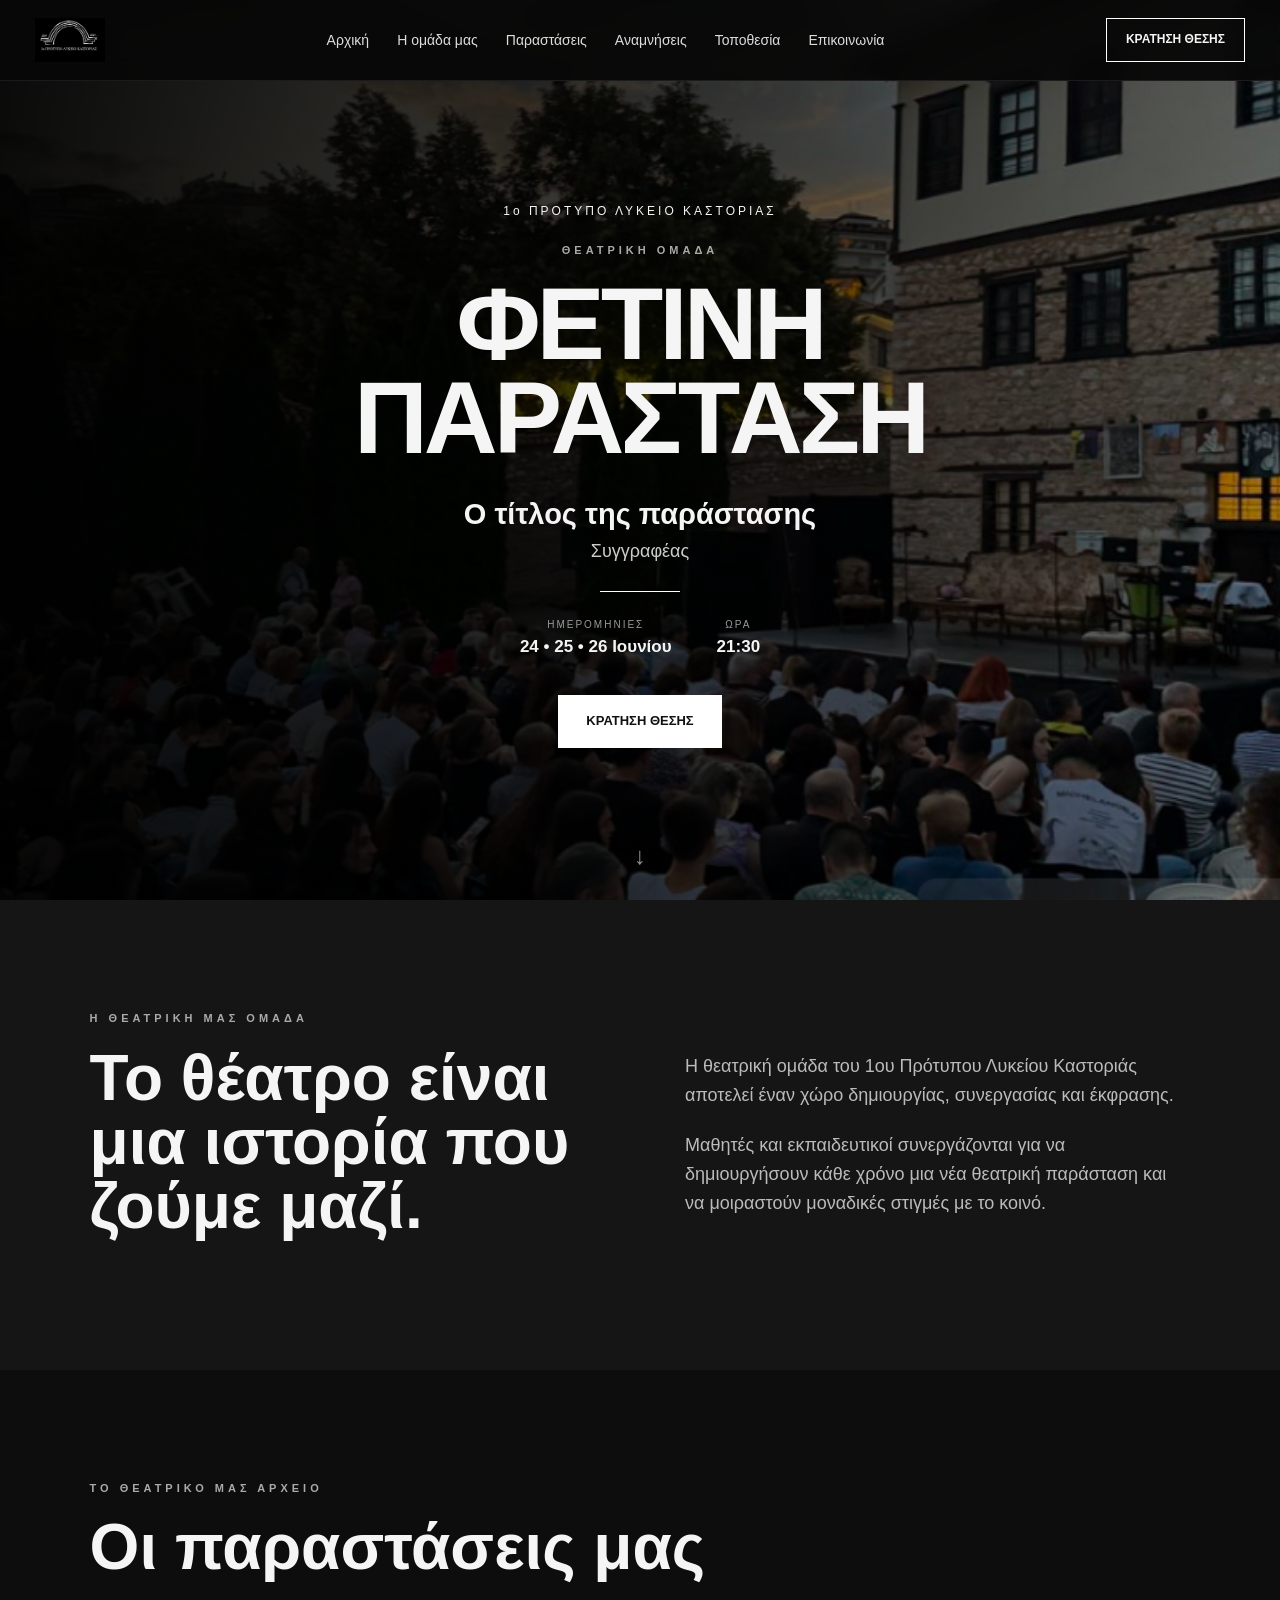
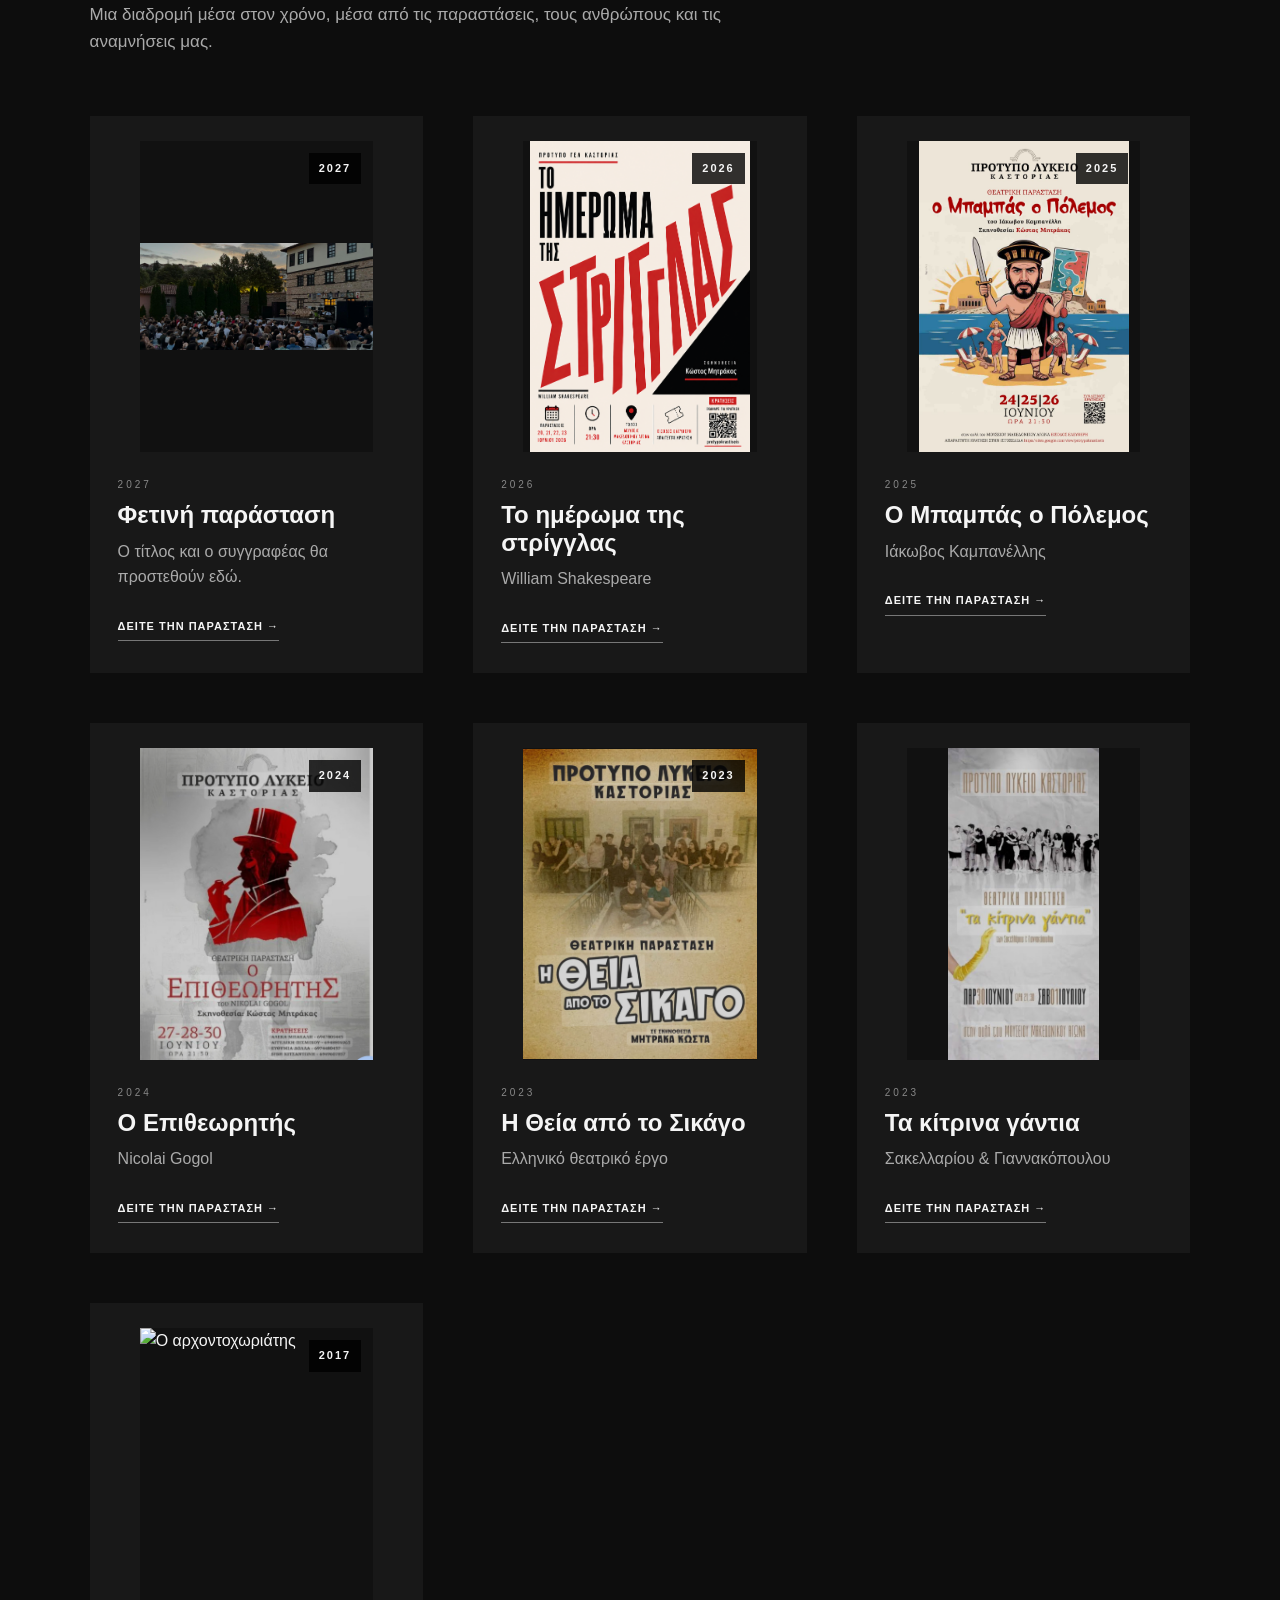
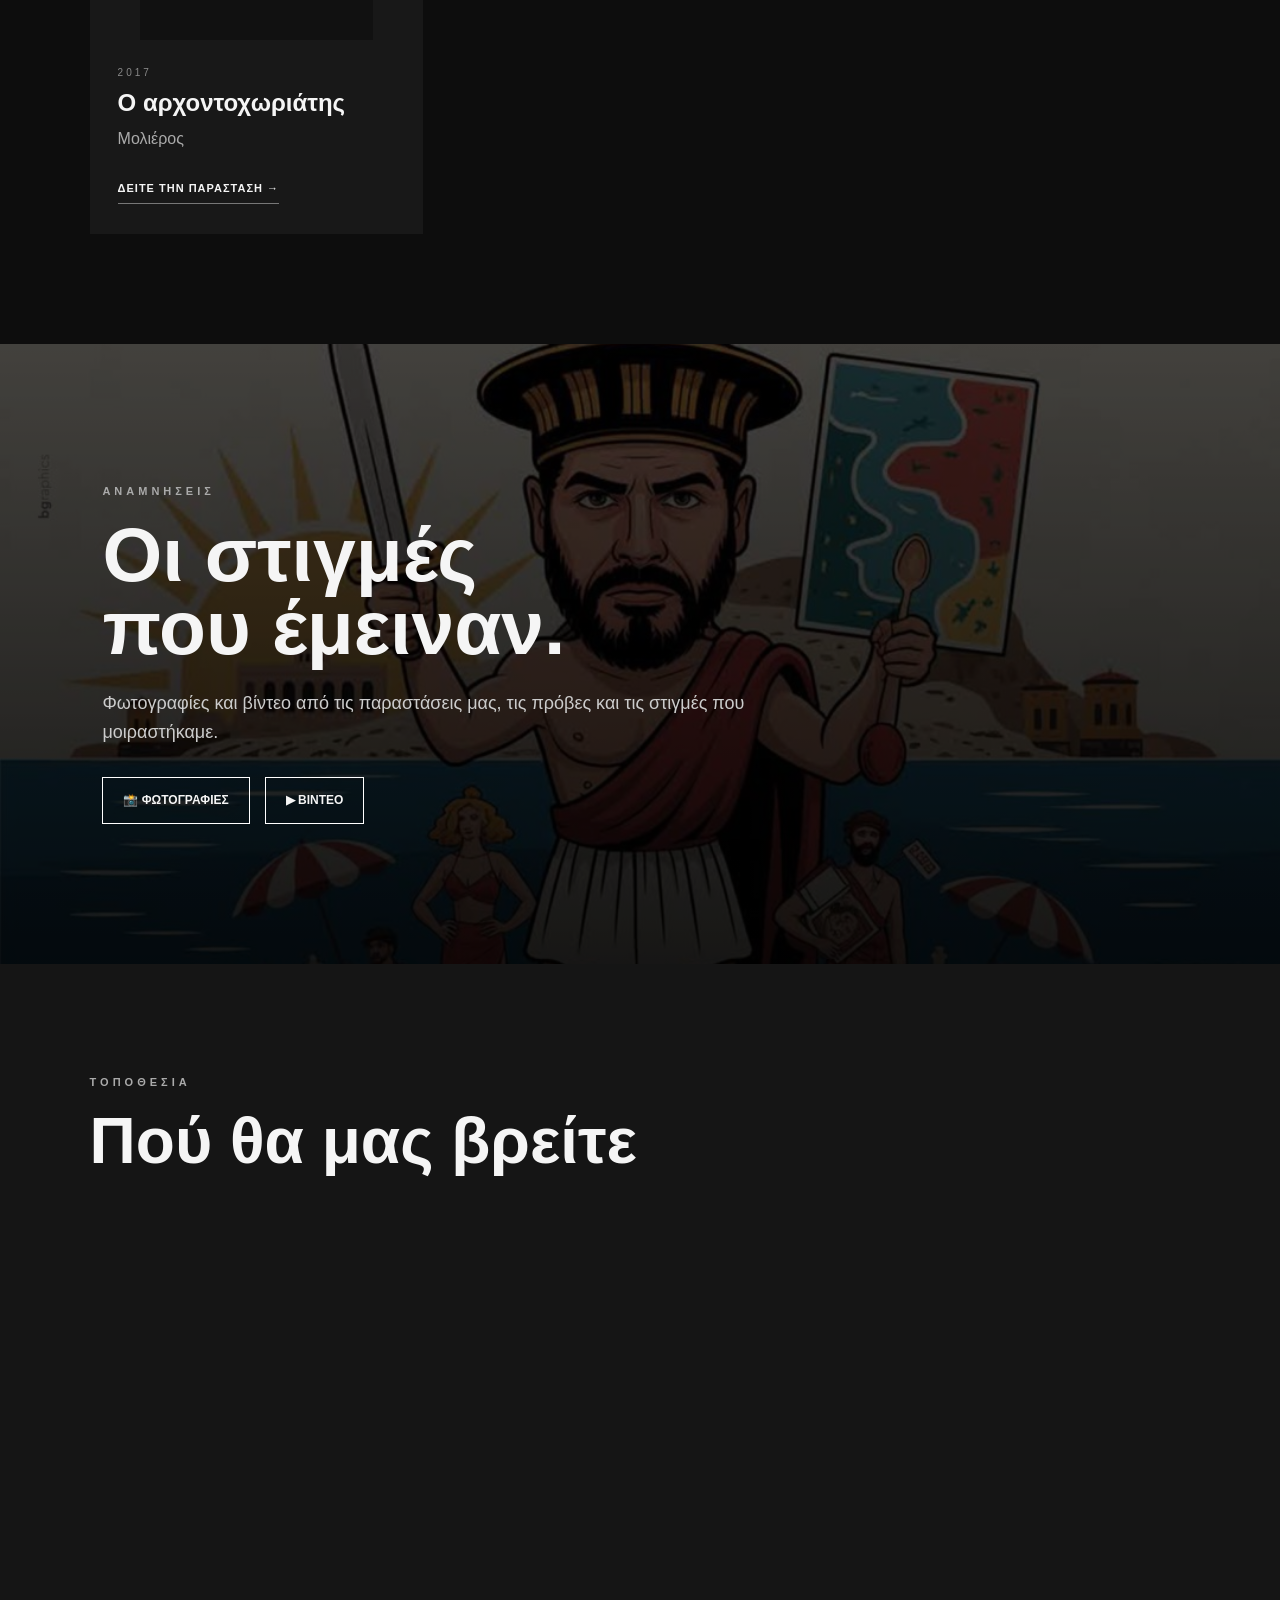
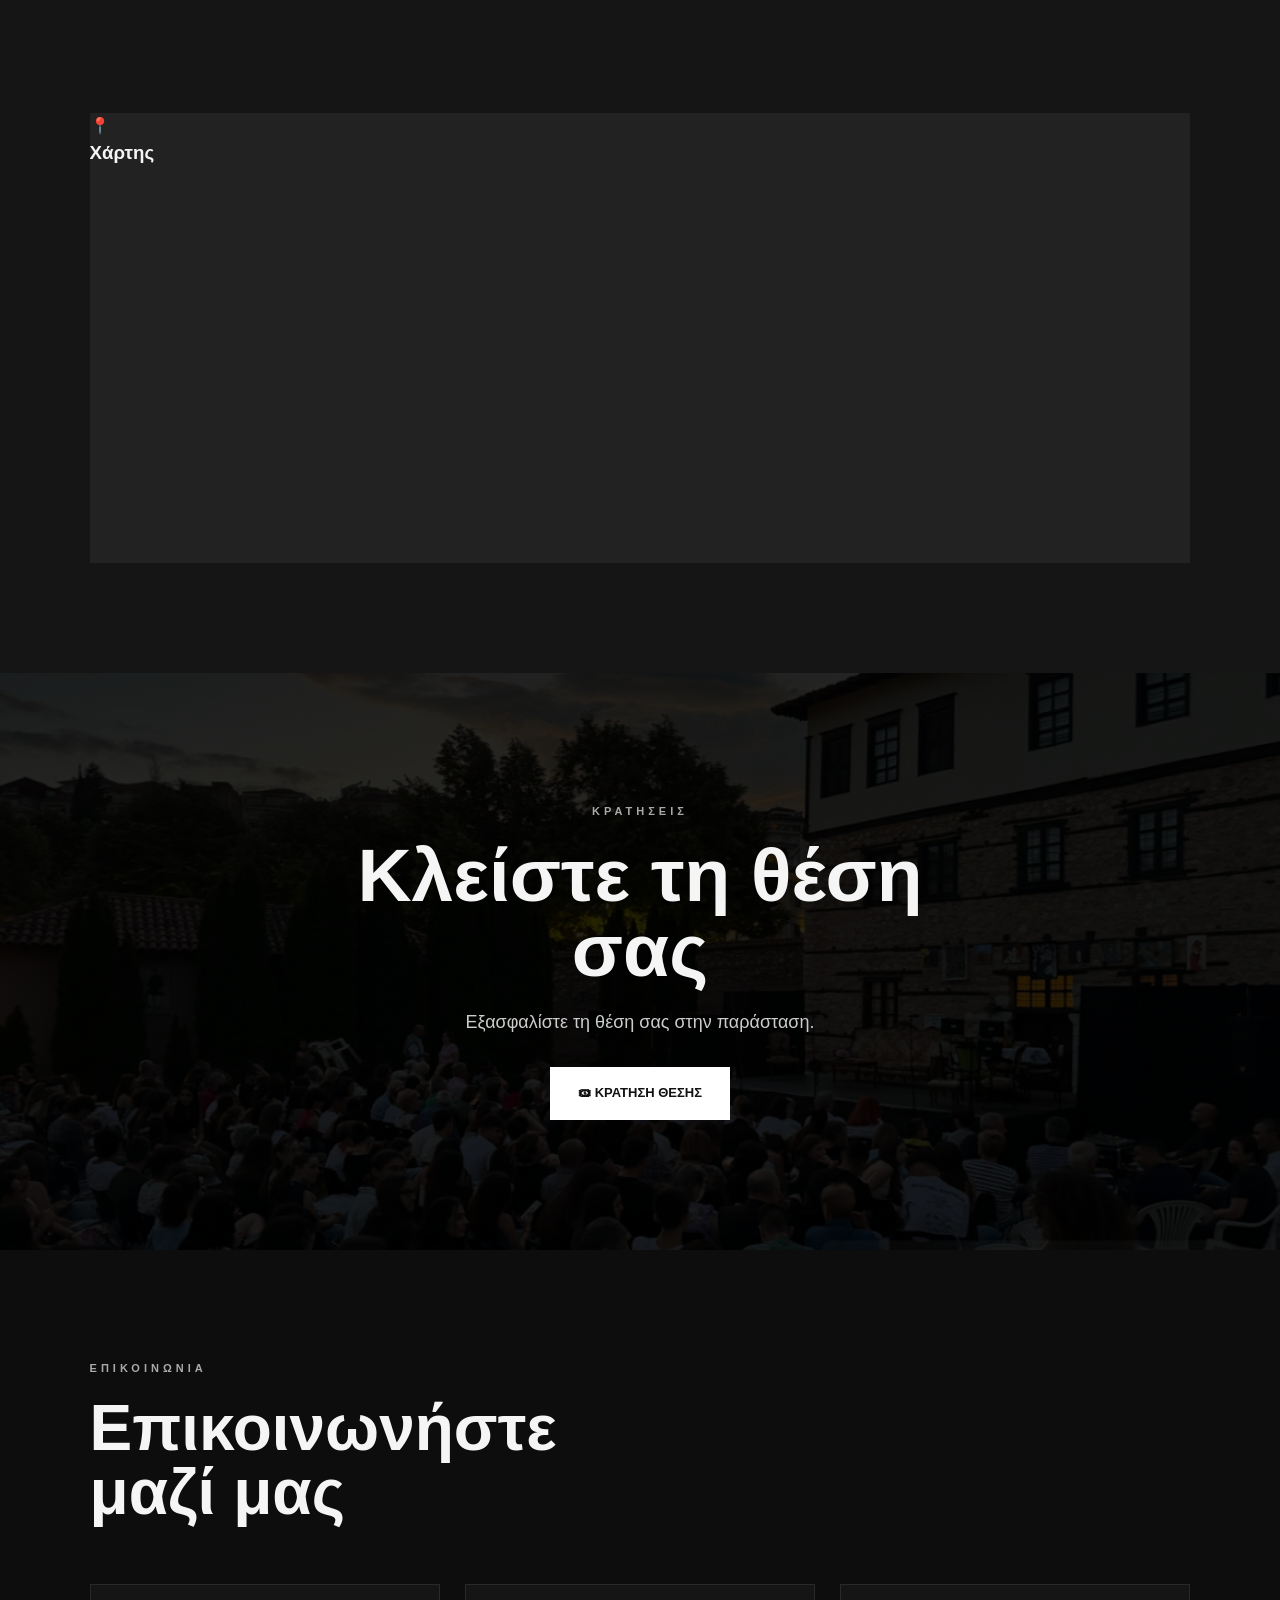
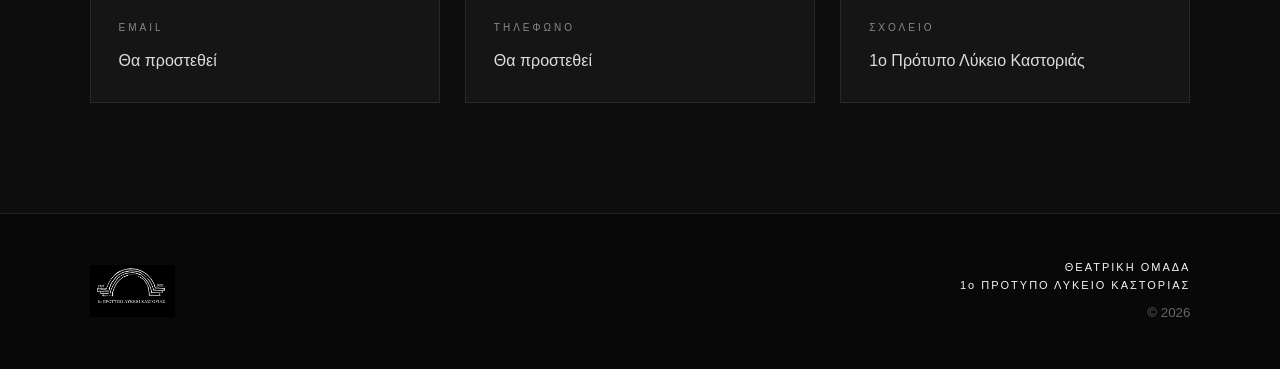
==== index.html @ 3f159666 "Update index.html" ====
<!DOCTYPE html>
<html lang="el">

<head>

  <meta charset="UTF-8">

  <meta name="viewport" content="width=device-width, initial-scale=1.0">

  <meta
    name="description"
    content="Θεατρική Ομάδα 1ου Πρότυπου Λυκείου Καστοριάς"
  >

  <title>
    Θεατρική Ομάδα | 1ο Πρότυπο Λύκειο Καστοριάς
  </title>

  <link rel="stylesheet" href="style.css">

</head>


<body>


<header class="navbar">

  <div class="nav-container">

    <a href="index.html" class="logo-link">

      <img
        src="images/logo.png"
        alt="1ο Πρότυπο Λύκειο Καστοριάς"
        class="logo"
      >

    </a>


    <nav class="nav-menu">

      <a href="#home">Αρχική</a>
      <a href="#about">Η ομάδα μας</a>
      <a href="#performances">Παραστάσεις</a>
      <a href="#memories">Αναμνήσεις</a>
      <a href="#location">Τοποθεσία</a>
      <a href="#contact">Επικοινωνία</a>

    </nav>


    <a
      href="#booking"
      class="nav-button"
    >
      ΚΡΑΤΗΣΗ ΘΕΣΗΣ
    </a>

  </div>

</header>



<section class="hero" id="home">

  <div class="hero-background"></div>

  <div class="hero-overlay"></div>


  <div class="hero-content">

    <p class="hero-school">
      1ο ΠΡΟΤΥΠΟ ΛΥΚΕΙΟ ΚΑΣΤΟΡΙΑΣ
    </p>

    <p class="hero-label">
      ΘΕΑΤΡΙΚΗ ΟΜΑΔΑ
    </p>

    <h1>
      ΦΕΤΙΝΗ<br>
      ΠΑΡΑΣΤΑΣΗ
    </h1>

    <p class="hero-title">
      Ο τίτλος της παράστασης
    </p>

    <p class="hero-author">
      Συγγραφέας
    </p>

    <div class="hero-divider"></div>

    <div class="hero-details">

      <div>

        <span>
          ΗΜΕΡΟΜΗΝΙΕΣ
        </span>

        <strong>
          24 • 25 • 26 Ιουνίου
        </strong>

      </div>


      <div>

        <span>
          ΩΡΑ
        </span>

        <strong>
          21:30
        </strong>

      </div>

    </div>


    <a
      href="#booking"
      class="hero-button"
    >
      ΚΡΑΤΗΣΗ ΘΕΣΗΣ
    </a>

  </div>


  <div class="hero-scroll">
    ↓
  </div>

</section>



<section class="about section" id="about">

  <div class="section-container">

    <div class="section-intro">

      <p class="section-label">
        Η ΘΕΑΤΡΙΚΗ ΜΑΣ ΟΜΑΔΑ
      </p>

      <h2>
        Το θέατρο είναι<br>
        μια ιστορία που ζούμε μαζί.
      </h2>

    </div>


    <div class="about-text">

      <p>
        Η θεατρική ομάδα του
        1ου Πρότυπου Λυκείου Καστοριάς
        αποτελεί έναν χώρο δημιουργίας,
        συνεργασίας και έκφρασης.
      </p>

      <p>
        Μαθητές και εκπαιδευτικοί
        συνεργάζονται για να δημιουργήσουν
        κάθε χρόνο μια νέα θεατρική
        παράσταση και να μοιραστούν
        μοναδικές στιγμές με το κοινό.
      </p>

    </div>

  </div>

</section>



<section class="performances section" id="performances">

  <div class="section-container">

    <div class="section-heading">

      <p class="section-label">
        ΤΟ ΘΕΑΤΡΙΚΟ ΜΑΣ ΑΡΧΕΙΟ
      </p>

      <h2>
        Οι παραστάσεις μας
      </h2>

      <p>
        Μια διαδρομή μέσα στον χρόνο,
        μέσα από τις παραστάσεις,
        τους ανθρώπους και τις αναμνήσεις μας.
      </p>

    </div>


    <div class="performance-grid">


      <article class="performance-card">

        <div class="poster-container">

          <img
            src="images/2027.jpg"
            alt="Φετινή παράσταση"
          >

          <div class="poster-year">
            2027
          </div>

        </div>


        <div class="performance-info">

          <p class="performance-year">
            2027
          </p>

          <h3>
            Φετινή παράσταση
          </h3>

          <p class="performance-author">
            Ο τίτλος και ο συγγραφέας
            θα προστεθούν εδώ.
          </p>

          <a
            href="parastaseis/2027.html"
            class="performance-link"
          >
            ΔΕΙΤΕ ΤΗΝ ΠΑΡΑΣΤΑΣΗ →
          </a>

        </div>

      </article>



      <article class="performance-card">

        <div class="poster-container">

          <img
            src="images/2026.jpg"
            alt="Το ημέρωμα της στρίγγλας"
          >

          <div class="poster-year">
            2026
          </div>

        </div>


        <div class="performance-info">

          <p class="performance-year">
            2026
          </p>

          <h3>
            Το ημέρωμα της στρίγγλας
          </h3>

          <p class="performance-author">
            William Shakespeare
          </p>

          <a
            href="parastaseis/2026.html"
            class="performance-link"
          >
            ΔΕΙΤΕ ΤΗΝ ΠΑΡΑΣΤΑΣΗ →
          </a>

        </div>

      </article>



      <article class="performance-card">

        <div class="poster-container">

          <img
            src="images/2025.jpg"
            alt="Ο Μπαμπάς ο Πόλεμος"
          >

          <div class="poster-year">
            2025
          </div>

        </div>


        <div class="performance-info">

          <p class="performance-year">
            2025
          </p>

          <h3>
            Ο Μπαμπάς ο Πόλεμος
          </h3>

          <p class="performance-author">
            Ιάκωβος Καμπανέλλης
          </p>

          <a
            href="parastaseis/2025.html"
            class="performance-link"
          >
            ΔΕΙΤΕ ΤΗΝ ΠΑΡΑΣΤΑΣΗ →
          </a>

        </div>

      </article>



      <article class="performance-card">

        <div class="poster-container">

          <img
            src="images/2024.jpg"
            alt="Ο Επιθεωρητής"
          >

          <div class="poster-year">
            2024
          </div>

        </div>


        <div class="performance-info">

          <p class="performance-year">
            2024
          </p>

          <h3>
            Ο Επιθεωρητής
          </h3>

          <p class="performance-author">
            Nicolai Gogol
          </p>

          <a
            href="parastaseis/2024.html"
            class="performance-link"
          >
            ΔΕΙΤΕ ΤΗΝ ΠΑΡΑΣΤΑΣΗ →
          </a>

        </div>

      </article>



      <article class="performance-card">

        <div class="poster-container">

          <img
            src="images/2023-theia.jpg"
            alt="Η Θεία από το Σικάγο"
          >

          <div class="poster-year">
            2023
          </div>

        </div>


        <div class="performance-info">

          <p class="performance-year">
            2023
          </p>

          <h3>
            Η Θεία από το Σικάγο
          </h3>

          <p class="performance-author">
            Ελληνικό θεατρικό έργο
          </p>

          <a
            href="parastaseis/2023-theia.html"
            class="performance-link"
          >
            ΔΕΙΤΕ ΤΗΝ ΠΑΡΑΣΤΑΣΗ →
          </a>

        </div>

      </article>



      <article class="performance-card">

        <div class="poster-container">

          <img
            src="images/2023-kitrina.jpg"
            alt="Τα κίτρινα γάντια"
          >

          

        </div>


        <div class="performance-info">

          <p class="performance-year">
            2023
          </p>

          <h3>
            Τα κίτρινα γάντια
          </h3>

          <p class="performance-author">
            Σακελλαρίου & Γιαννακόπουλου
          </p>

          <a
            href="parastaseis/2023-kitrina.html"
            class="performance-link"
          >
            ΔΕΙΤΕ ΤΗΝ ΠΑΡΑΣΤΑΣΗ →
          </a>

        </div>

      </article>



      <article class="performance-card">

        <div class="poster-container">

          <img
            src="images/2017.jpg"
            alt="Ο αρχοντοχωριάτης"
          >

          <div class="poster-year">
            2017
          </div>

        </div>


        <div class="performance-info">

          <p class="performance-year">
            2017
          </p>

          <h3>
            Ο αρχοντοχωριάτης
          </h3>

          <p class="performance-author">
            Μολιέρος
          </p>

          <a
            href="parastaseis/2017.html"
            class="performance-link"
          >
            ΔΕΙΤΕ ΤΗΝ ΠΑΡΑΣΤΑΣΗ →
          </a>

        </div>

      </article>


    </div>

  </div>

</section>



<section class="memories" id="memories">

  <div class="memories-background"></div>

  <div class="memories-overlay"></div>

  <div class="memories-content">

    <p class="section-label">
      ΑΝΑΜΝΗΣΕΙΣ
    </p>

    <h2>
      Οι στιγμές<br>
      που έμειναν.
    </h2>

    <p>
      Φωτογραφίες και βίντεο
      από τις παραστάσεις μας,
      τις πρόβες και τις στιγμές
      που μοιραστήκαμε.
    </p>

    <div class="memory-buttons">

      <a href="#" class="memory-button">
        📸 ΦΩΤΟΓΡΑΦΙΕΣ
      </a>

      <a href="#" class="memory-button">
        ▶ ΒΙΝΤΕΟ
      </a>

    </div>

  </div>

</section>



<section class="location section" id="location">

  <div class="section-container">

    <div class="section-heading">

      <p class="section-label">
        ΤΟΠΟΘΕΣΙΑ
      </p>

      <h2>
        Πού θα μας βρείτε
      </h2>

     <iframe src="https://www.google.com/maps/embed?pb=!1m18!1m12!1m3!1d3033.1156003204956!2d21.271892299999998!3d40.51693590000001!2m3!1f0!2f0!3f0!3m2!1i1024!2i768!4f13.1!3m3!1m2!1s0x1359fd3a99f347fb%3A0x681aadcf8b77ef1e!2zzpzOv8-Fz4POtc6vzr8gzpzOsc66zrXOtM6_zr3Ouc66zr_PjSDOkc6zz47Ovc6_z4IgzprOsc-Dz4TOv8-BzrnOrM-C!5e0!3m2!1sel!2sgr!4v1787731978316!5m2!1sel!2sgr" width="600" 
       height="450" 
       style="border:0;" 
       allowfullscreen="" 
       loading="lazy" 
       referrerpolicy="strict-origin-when-cross-origin">
     </iframe>


    </div>


    <div class="map-box">

      <div class="map-placeholder">

        <span>📍</span>

        <h3>
          Χάρτης
        </h3>

        <div class="map-box">
  <iframe
    src="https://www.google.com/maps/embed?pb=!1m18!1m12!1m3!1d3033.1156003204956!2d21.271892299999998!3d40.51693590000001!2m3!1f0!2f0!3f0!3m2!1i1024!2i768!4f13.1!3m3!1m2!1s0x1359fd3a99f347fb%3A0x681aadcf8b77ef1e!2zzpzOv8-Fz4POtc6vzr8gzpzOsc66zrXOtM6_zr3Ouc66zr_PjSDOkc6zz47Ovc6_z4IgzprOsc-Dz4TOv8-BzrnOrM-C!5e0!3m2!1sel!2sgr!4v1787731978316!5m2!1sel!2sgr"
    allowfullscreen=""
    loading="lazy"
    referrerpolicy="strict-origin-when-cross-origin">
  </iframe>
</div>

      </div>

    </div>

  </div>

</section>



<section class="booking" id="booking">

  <div class="booking-overlay"></div>

  <div class="booking-content">

    <p class="section-label">
      ΚΡΑΤΗΣΕΙΣ
    </p>

    <h2>
      Κλείστε τη θέση σας
    </h2>

    <p>
      Εξασφαλίστε τη θέση σας
      στην παράσταση.
    </p>

    <a
      href="https://kassianivasileiadi-prog.github.io/Theatro/theater.html"
      class="booking-button"
      target="_blank"
      rel="noopener"
    >
      🎟 ΚΡΑΤΗΣΗ ΘΕΣΗΣ
    </a>

  </div>

</section>



<section class="contact section" id="contact">

  <div class="section-container">

    <div class="section-heading">

      <p class="section-label">
        ΕΠΙΚΟΙΝΩΝΙΑ
      </p>

      <h2>
        Επικοινωνήστε<br>
        μαζί μας
      </h2>

    </div>


    <div class="contact-grid">

      <div class="contact-item">

        <span>
          EMAIL
        </span>

        <p>
          Θα προστεθεί
        </p>

      </div>


      <div class="contact-item">

        <span>
          ΤΗΛΕΦΩΝΟ
        </span>

        <p>
          Θα προστεθεί
        </p>

      </div>


      <div class="contact-item">

        <span>
          ΣΧΟΛΕΙΟ
        </span>

        <p>
          1ο Πρότυπο Λύκειο Καστοριάς
        </p>

      </div>

    </div>

  </div>

</section>



<footer>

  <div class="footer-container">

    <img
      src="images/logo.png"
      alt="1ο Πρότυπο Λύκειο Καστοριάς"
      class="footer-logo"
    >

    <div class="footer-text">

      <p>
        ΘΕΑΤΡΙΚΗ ΟΜΑΔΑ
      </p>

      <p>
        1ο ΠΡΟΤΥΠΟ ΛΥΚΕΙΟ ΚΑΣΤΟΡΙΑΣ
      </p>

      <small>
        © 2026
      </small>

    </div>

  </div>

</footer>


</body>
</html>
---- style.css ----
/* =====================================================
   ΒΑΣΙΚΑ
   ===================================================== */

* {
  margin: 0;
  padding: 0;
  box-sizing: border-box;
}

html {
  scroll-behavior: smooth;
  overflow-x: hidden;
}

body {
  font-family: Arial, Helvetica, sans-serif;
  background: #0d0d0d;
  color: #f5f5f5;
  line-height: 1.6;
  overflow-x: hidden;
  width: 100%;
}

a {
  text-decoration: none;
  color: inherit;
}

img {
  display: block;
  max-width: 100%;
}


/* =====================================================
   NAVBAR
   ===================================================== */

.navbar {
  position: fixed;
  top: 0;
  left: 0;
  width: 100%;
  z-index: 1000;

  background: rgba(8, 8, 8, 0.95);
  backdrop-filter: blur(12px);
  -webkit-backdrop-filter: blur(12px);

  border-bottom: 1px solid rgba(255,255,255,0.08);
}

.nav-container {
  width: 100%;
  max-width: 1400px;
  min-height: 80px;

  margin: auto;
  padding: 10px 35px;

  display: flex;
  align-items: center;
  justify-content: space-between;

  gap: 25px;
}

.logo {
  width: 70px;
  height: 55px;
  object-fit: contain;
  flex-shrink: 0;
}

.nav-menu {
  display: flex;
  align-items: center;
  justify-content: center;
  gap: 28px;
}

.nav-menu a {
  color: #ddd;
  font-size: 14px;
  white-space: nowrap;
  transition: 0.3s;
}

.nav-menu a:hover {
  color: white;
}

.nav-button {
  display: inline-flex;
  align-items: center;
  justify-content: center;

  padding: 11px 19px;

  border: 1px solid white;

  font-size: 12px;
  font-weight: bold;

  white-space: nowrap;

  transition: 0.3s;
}

.nav-button:hover {
  background: white;
  color: #111;
}


/* =====================================================
   HERO
   ===================================================== */

.hero {
  min-height: 100vh;
  min-height: 100svh;

  width: 100%;

  position: relative;

  display: flex;
  align-items: center;
  justify-content: center;

  overflow: hidden;

  padding: 120px 8% 70px;
}

.hero-background {
  position: absolute;
  inset: 0;

  width: 100%;
  height: 100%;

  background-image: url("images/2027.jpg");

  background-size: cover;
  background-position: center center;
  background-repeat: no-repeat;
}

.hero-overlay {
  position: absolute;
  inset: 0;

  width: 100%;
  height: 100%;

  background:
    linear-gradient(
      90deg,
      rgba(0,0,0,0.94) 0%,
      rgba(0,0,0,0.72) 45%,
      rgba(0,0,0,0.25) 100%
    );
}


/* =====================================================
   HERO CONTENT
   ===================================================== */

.hero-content {
  position: relative;
  z-index: 2;

  width: 100%;
  max-width: 900px;

  margin: 0 auto;

  text-align: center;

  display: flex;
  flex-direction: column;
  align-items: center;
  justify-content: center;
}

.hero-school {
  font-size: 12px;

  letter-spacing: 3px;

  margin-bottom: 20px;

  text-align: center;
}

.hero-label,
.section-label {
  font-size: 11px;

  letter-spacing: 4px;

  color: #aaa;

  font-weight: bold;

  margin-bottom: 18px;
}

.hero-label {
  text-align: center;
}

.hero h1 {
  width: 100%;

  font-size: clamp(50px, 8vw, 105px);

  line-height: 0.92;

  font-weight: 800;

  letter-spacing: -4px;

  text-align: center;

  margin: 0 auto;

  overflow-wrap: break-word;
}

.hero-title {
  margin-top: 25px;

  font-size: 29px;

  font-weight: bold;

  text-align: center;
}

.hero-author {
  color: #ccc;

  font-size: 18px;

  text-align: center;
}

.hero-divider {
  width: 80px;
  height: 1px;

  background: white;

  margin: 25px auto;
}


/* =====================================================
   HERO DETAILS
   ===================================================== */

.hero-details {
  display: flex;

  justify-content: center;
  align-items: center;

  gap: 45px;

  margin-bottom: 35px;

  text-align: center;
}

.hero-details div {
  display: flex;
  flex-direction: column;

  align-items: center;

  text-align: center;
}

.hero-details span {
  font-size: 10px;

  letter-spacing: 2px;

  color: #999;
}

.hero-details strong {
  font-size: 17px;
}


/* =====================================================
   HERO BUTTON
   ===================================================== */

.hero-button,
.booking-button {
  display: inline-flex;

  align-items: center;
  justify-content: center;

  padding: 15px 27px;

  background: white;
  color: #111;

  border: 1px solid white;

  font-weight: bold;

  font-size: 13px;

  white-space: nowrap;

  transition:
    background 0.3s ease,
    color 0.3s ease,
    transform 0.3s ease;
}

.hero-button:hover,
.booking-button:hover {
  background: transparent;

  color: white;

  transform: translateY(-3px);
}


/* =====================================================
   HERO SCROLL
   ===================================================== */

.hero-scroll {
  position: absolute;

  bottom: 25px;
  left: 50%;

  transform: translateX(-50%);

  font-size: 24px;

  opacity: 0.6;

  z-index: 3;
}


/* =====================================================
   SECTIONS
   ===================================================== */

.section {
  width: 100%;

  padding: 110px 7%;
}

.section-container {
  width: 100%;
  max-width: 1300px;

  margin: auto;
}

.section-heading {
  max-width: 700px;

  margin-bottom: 60px;
}

.section-heading h2,
.section-intro h2 {
  font-size: clamp(40px, 5vw, 70px);

  line-height: 1;

  margin-bottom: 22px;
}

.section-heading p:not(.section-label) {
  color: #aaa;

  font-size: 17px;
}


/* =====================================================
   ABOUT
   ===================================================== */

.about {
  background: #151515;
}

.about .section-container {
  display: grid;

  grid-template-columns: 1fr 1fr;

  gap: 90px;

  align-items: center;
}

.about-text {
  color: #bbb;

  font-size: 18px;
}

.about-text p + p {
  margin-top: 22px;
}


/* =====================================================
   ΠΑΡΑΣΤΑΣΕΙΣ
   ===================================================== */

.performances {
  background: #0d0d0d;
}

.performance-grid {
  width: 100%;

  display: grid;

  grid-template-columns:
    repeat(3, minmax(0, 1fr));

  gap: 50px;
}


/* =====================================================
   ΚΑΡΤΑ ΠΑΡΑΣΤΑΣΗΣ
   ===================================================== */

.performance-card {
  min-width: 0;

  background: #181818;

  overflow: hidden;

  transition:
    transform 0.35s ease,
    box-shadow 0.35s ease;
}

.performance-card:hover {
  transform: translateY(-7px);

  box-shadow:
    0 20px 45px rgba(0,0,0,0.5);
}


/* =====================================================
   ΑΦΙΣΑ
   ===================================================== */

.poster-container {
  position: relative;

  width: 70%;
  max-width: 100%;

  aspect-ratio: 3 / 4;

  overflow: hidden;

  background: #111;

  margin: 25px auto 0;
}

.poster-container img {
  width: 100%;
  height: 100%;

  object-fit: contain;

  background: #111;

  transition:
    transform 0.5s ease;
}

.performance-card:hover .poster-container img {
  transform: scale(1.03);
}


/* =====================================================
   ΧΡΟΝΟΛΟΓΙΑ
   ===================================================== */

.poster-year {
  position: absolute;

  top: 12px;
  right: 12px;

  padding: 7px 10px;

  background: rgba(0,0,0,0.8);

  font-size: 11px;

  font-weight: bold;

  letter-spacing: 2px;
}


/* =====================================================
   ΠΛΗΡΟΦΟΡΙΕΣ ΠΑΡΑΣΤΑΣΗΣ
   ===================================================== */

.performance-info {
  padding: 25px 28px 30px;
}

.performance-year {
  font-size: 10px;

  letter-spacing: 3px;

  color: #888;

  margin-bottom: 8px;
}

.performance-info h3 {
  font-size: 24px;

  line-height: 1.15;

  margin-bottom: 10px;

  overflow-wrap: break-word;
}

.performance-author {
  color: #aaa;

  margin-bottom: 22px;
}

.performance-link {
  display: inline-block;

  font-size: 11px;

  font-weight: bold;

  letter-spacing: 1px;

  padding-bottom: 5px;

  border-bottom: 1px solid #777;

  transition: 0.3s;
}

.performance-link:hover {
  border-color: white;
}


/* =====================================================
   ΑΝΑΜΝΗΣΕΙΣ
   ===================================================== */

.memories {
  position: relative;

  width: 100%;

  min-height: 620px;

  display: flex;

  align-items: center;

  padding: 100px 8%;

  overflow: hidden;
}

.memories-background {
  position: absolute;

  inset: 0;

  width: 100%;
  height: 100%;

  background:
    linear-gradient(
      rgba(0,0,0,0.65),
      rgba(0,0,0,0.88)
    ),
    url("images/2025.jpg");

  background-size: cover;

  background-position: center center;

  background-repeat: no-repeat;
}

.memories-overlay {
  position: absolute;

  inset: 0;

  width: 100%;
  height: 100%;

  background: rgba(0,0,0,0.2);
}

.memories-content {
  position: relative;

  z-index: 2;

  width: 100%;
  max-width: 650px;
}

.memories-content h2 {
  font-size: clamp(45px, 6vw, 80px);

  line-height: 0.95;

  margin-bottom: 25px;
}

.memories-content > p:not(.section-label) {
  color: #ccc;

  font-size: 18px;

  margin-bottom: 30px;
}

.memory-buttons {
  display: flex;

  gap: 15px;

  flex-wrap: wrap;
}

.memory-button {
  padding: 13px 20px;

  border: 1px solid white;

  font-size: 12px;

  font-weight: bold;

  transition: 0.3s;
}

.memory-button:hover {
  background: white;

  color: #111;
}


/* =====================================================
   ΤΟΠΟΘΕΣΙΑ
   ===================================================== */

.location {
  background: #151515;
}

.map-box {
  width: 100%;
  height: 450px;
  background: #222;
  overflow: hidden;
}

.map-box iframe {
  width: 100%;
  height: 100%;
  border: 0;
  display: block;
  pointer-events: auto;
}
/* =====================================================
   ΚΡΑΤΗΣΗ
   ===================================================== */

.booking {
  position: relative;

  width: 100%;

  padding: 130px 7%;

  text-align: center;

  background:
    linear-gradient(
      rgba(0,0,0,0.82),
      rgba(0,0,0,0.82)
    ),
    url("images/2027.jpg");

  background-size: cover;

  background-position: center center;

  background-repeat: no-repeat;
}

.booking-content {
  position: relative;

  z-index: 2;

  width: 100%;
  max-width: 700px;

  margin: auto;
}

.booking-content h2 {
  font-size: clamp(45px, 6vw, 75px);

  line-height: 1;

  margin-bottom: 20px;
}

.booking-content > p:not(.section-label) {
  color: #ccc;

  font-size: 18px;

  margin-bottom: 30px;
}


/* =====================================================
   ΕΠΙΚΟΙΝΩΝΙΑ
   ===================================================== */

.contact {
  background: #0d0d0d;
}

.contact-grid {
  display: grid;

  grid-template-columns:
    repeat(3, minmax(0, 1fr));

  gap: 25px;
}

.contact-item {
  min-width: 0;

  padding: 28px;

  background: #151515;

  border: 1px solid #292929;
}

.contact-item span {
  font-size: 10px;

  letter-spacing: 3px;

  color: #888;
}

.contact-item p {
  margin-top: 10px;

  color: #ddd;

  overflow-wrap: break-word;
}


/* =====================================================
   FOOTER
   ===================================================== */

footer {
  width: 100%;

  background: #080808;

  border-top: 1px solid #222;

  padding: 45px 7%;
}

.footer-container {
  width: 100%;
  max-width: 1300px;

  margin: auto;

  display: flex;

  align-items: center;

  justify-content: space-between;

  gap: 30px;
}

.footer-logo {
  width: 85px;

  height: 65px;

  object-fit: contain;
}

.footer-text {
  text-align: right;
}

.footer-text p {
  font-size: 11px;

  letter-spacing: 2px;
}

.footer-text small {
  display: block;

  margin-top: 7px;

  color: #666;
}


/* =====================================================
   TABLET
   ===================================================== */

@media (max-width: 1000px) {

  .nav-container {
    padding-left: 25px;
    padding-right: 25px;
  }

  .nav-menu {
    display: none;
  }

  .performance-grid {
    grid-template-columns:
      repeat(2, minmax(0, 1fr));

    gap: 30px;
  }

  .about .section-container {
    grid-template-columns: 1fr;

    gap: 40px;
  }

  .contact-grid {
    grid-template-columns:
      repeat(2, minmax(0, 1fr));
  }
}


/* =====================================================
   ΚΙΝΗΤΟ
   ===================================================== */

@media (max-width: 650px) {

  /* -----------------------------
     GLOBAL MOBILE
     ----------------------------- */

  html,
  body {
    width: 100%;
    max-width: 100%;
    overflow-x: hidden;
  }

  /* -----------------------------
     NAVBAR
     ----------------------------- */

  .navbar {
    width: 100%;
  }

  .nav-container {
    width: 100%;

    min-height: 70px;

    padding: 8px 16px;

    gap: 10px;
  }

  .logo {
    width: 58px;
    height: 48px;
  }

  .nav-button {
    padding: 9px 12px;

    font-size: 10px;
  }


  /* -----------------------------
     HERO
     ----------------------------- */

  .hero {
    width: 100%;

    min-height: 100svh;
    min-height: 100vh;

    padding:
      105px
      18px
      65px;

    display: flex;

    align-items: center;
    justify-content: center;
  }

  .hero-background {
    background-position: center center;
  }

  .hero-overlay {
    background:
      linear-gradient(
        180deg,
        rgba(0,0,0,0.82) 0%,
        rgba(0,0,0,0.68) 50%,
        rgba(0,0,0,0.88) 100%
      );
  }

  .hero-content {
    width: 100%;
    max-width: 100%;

    padding: 0;

    margin: 0;

    text-align: center;
  }

  .hero-school {
    width: 100%;

    font-size: 9px;

    line-height: 1.4;

    letter-spacing: 2px;

    margin-bottom: 14px;
  }

  .hero-label {
    width: 100%;

    font-size: 10px;

    letter-spacing: 3px;

    line-height: 1.4;

    margin-bottom: 18px;
  }

  .hero h1 {
    width: 100%;

    font-size: clamp(42px, 14vw, 56px);

    line-height: 0.95;

    letter-spacing: -2px;

    text-align: center;

    word-break: normal;

    overflow-wrap: anywhere;
  }

  .hero-title {
    width: 100%;

    margin-top: 20px;

    font-size: clamp(19px, 6vw, 24px);

    line-height: 1.2;

    text-align: center;
  }

  .hero-author {
    width: 100%;

    margin-top: 5px;

    font-size: 15px;

    line-height: 1.4;

    text-align: center;
  }

  .hero-divider {
    width: 65px;

    margin: 20px auto;
  }

  .hero-details {
    width: 100%;

    display: flex;

    flex-direction: column;

    gap: 14px;

    margin-bottom: 25px;
  }

  .hero-details div {
    width: 100%;

    display: flex;

    flex-direction: column;

    align-items: center;

    text-align: center;
  }

  .hero-details span {
    font-size: 9px;

    letter-spacing: 2px;
  }

  .hero-details strong {
    font-size: 14px;

    line-height: 1.3;
  }

  .hero-button {
    max-width: 100%;

    margin: 0 auto;

    padding: 13px 20px;

    font-size: 10px;
  }

  .hero-scroll {
    bottom: 15px;

    font-size: 20px;
  }


  /* -----------------------------
     SECTIONS
     ----------------------------- */

  .section {
    width: 100%;

    padding: 75px 20px;
  }

  .section-container {
    width: 100%;
    max-width: 100%;
  }

  .section-heading {
    width: 100%;

    margin-bottom: 40px;
  }

  .section-heading h2,
  .section-intro h2 {
    font-size: clamp(36px, 11vw, 48px);

    line-height: 1;

    margin-bottom: 18px;
  }

  .section-heading p:not(.section-label) {
    font-size: 15px;

    line-height: 1.6;
  }


  /* -----------------------------
     ABOUT
     ----------------------------- */

  .about .section-container {
    width: 100%;

    display: grid;

    grid-template-columns: 1fr;

    gap: 30px;
  }

  .about-text {
    font-size: 16px;

    line-height: 1.7;
  }

  .about-text p + p {
    margin-top: 18px;
  }


  /* -----------------------------
     PERFORMANCES
     ----------------------------- */

  .performance-grid {
    width: 100%;

    display: grid;

    grid-template-columns: 1fr;

    gap: 30px;
  }

  .performance-card {
    width: 100%;

    max-width: 100%;

    margin: 0;
  }

  .poster-container {
    width: 82%;

    max-width: 330px;

    aspect-ratio: 3 / 4;

    margin: 20px auto 0;
  }

  .poster-container img {
    width: 100%;
    height: 100%;

    object-fit: contain;
  }

  .poster-year {
    top: 10px;
    right: 10px;

    padding: 6px 8px;

    font-size: 9px;

    letter-spacing: 1.5px;
  }

  .performance-info {
    width: 100%;

    padding: 21px 20px 25px;
  }

  .performance-year {
    font-size: 9px;

    letter-spacing: 2px;
  }

  .performance-info h3 {
    font-size: 21px;

    line-height: 1.2;
  }

  .performance-author {
    font-size: 14px;

    margin-bottom: 18px;
  }

  .performance-link {
    font-size: 10px;
  }


  /* -----------------------------
     MEMORIES
     ----------------------------- */

  .memories {
    width: 100%;

    min-height: 520px;

    padding: 75px 20px;

    display: flex;

    align-items: center;
  }

  .memories-background {
    background-position: center center;
  }

  .memories-content {
    width: 100%;
    max-width: 100%;
  }

  .memories-content h2 {
    font-size: clamp(40px, 12vw, 58px);

    line-height: 0.95;

    margin-bottom: 20px;
  }

  .memories-content > p:not(.section-label) {
    font-size: 16px;

    line-height: 1.6;

    margin-bottom: 25px;
  }

  .memory-buttons {
    width: 100%;

    display: flex;

    flex-direction: column;

    align-items: stretch;

    gap: 10px;
  }

  .memory-button {
    width: 100%;

    text-align: center;

    padding: 12px 18px;

    font-size: 10px;
  }


  /* -----------------------------
     LOCATION
     ----------------------------- */

  .map-box {
    width: 100%;

    height: 320px;

    overflow: hidden;
  }

  .map-placeholder {
    padding: 20px;
  }

  .map-placeholder span {
    font-size: 38px;
  }

  .map-placeholder h3 {
    font-size: 21px;
  }


  /* -----------------------------
     BOOKING
     ----------------------------- */

  .booking {
    width: 100%;

    padding: 90px 20px;

    background-position: center center;
  }

  .booking-content {
    width: 100%;
    max-width: 100%;
  }

  .booking-content h2 {
    font-size: clamp(40px, 12vw, 58px);

    line-height: 0.95;

    margin-bottom: 18px;
  }

  .booking-content > p:not(.section-label) {
    font-size: 16px;

    line-height: 1.6;

    margin-bottom: 25px;
  }

  .booking-button {
    max-width: 100%;

    padding: 13px 20px;

    font-size: 10px;
  }


  /* -----------------------------
     CONTACT
     ----------------------------- */

  .contact-grid {
    width: 100%;

    display: grid;

    grid-template-columns: 1fr;

    gap: 15px;
  }

  .contact-item {
    width: 100%;

    padding: 22px 20px;
  }

  .contact-item span {
    font-size: 9px;

    letter-spacing: 2px;
  }

  .contact-item p {
    font-size: 14px;

    line-height: 1.5;
  }


  /* -----------------------------
     FOOTER
     ----------------------------- */

  footer {
    width: 100%;

    padding: 35px 20px;
  }

  .footer-container {
    width: 100%;

    display: flex;

    flex-direction: column;

    align-items: flex-start;

    justify-content: flex-start;

    gap: 20px;
  }

  .footer-logo {
    width: 75px;

    height: 58px;
  }

  .footer-text {
    width: 100%;

    text-align: left;
  }

  .footer-text p {
    font-size: 10px;

    letter-spacing: 1.5px;
  }

  .footer-text small {
    font-size: 10px;

    line-height: 1.5;
  }
}


/* =====================================================
   ΠΟΛΥ ΜΙΚΡΑ ΚΙΝΗΤΑ
   ===================================================== */

@media (max-width: 380px) {

  .nav-container {
    padding-left: 12px;
    padding-right: 12px;
  }

  .logo {
    width: 52px;
    height: 44px;
  }

  .nav-button {
    padding: 8px 10px;

    font-size: 9px;
  }

  .hero {
    padding-left: 15px;
    padding-right: 15px;
  }

  .hero h1 {
    font-size: 42px;

    letter-spacing: -1.5px;
  }

  .hero-title {
    font-size: 19px;
  }

  .section {
    padding-left: 16px;
    padding-right: 16px;
  }

  .poster-container {
    width: 88%;
  }

  .performance-info {
    padding-left: 17px;
    padding-right: 17px;
  }

  .memories {
    padding-left: 16px;
    padding-right: 16px;
  }

  .booking {
    padding-left: 16px;
    padding-right: 16px;
  }
}
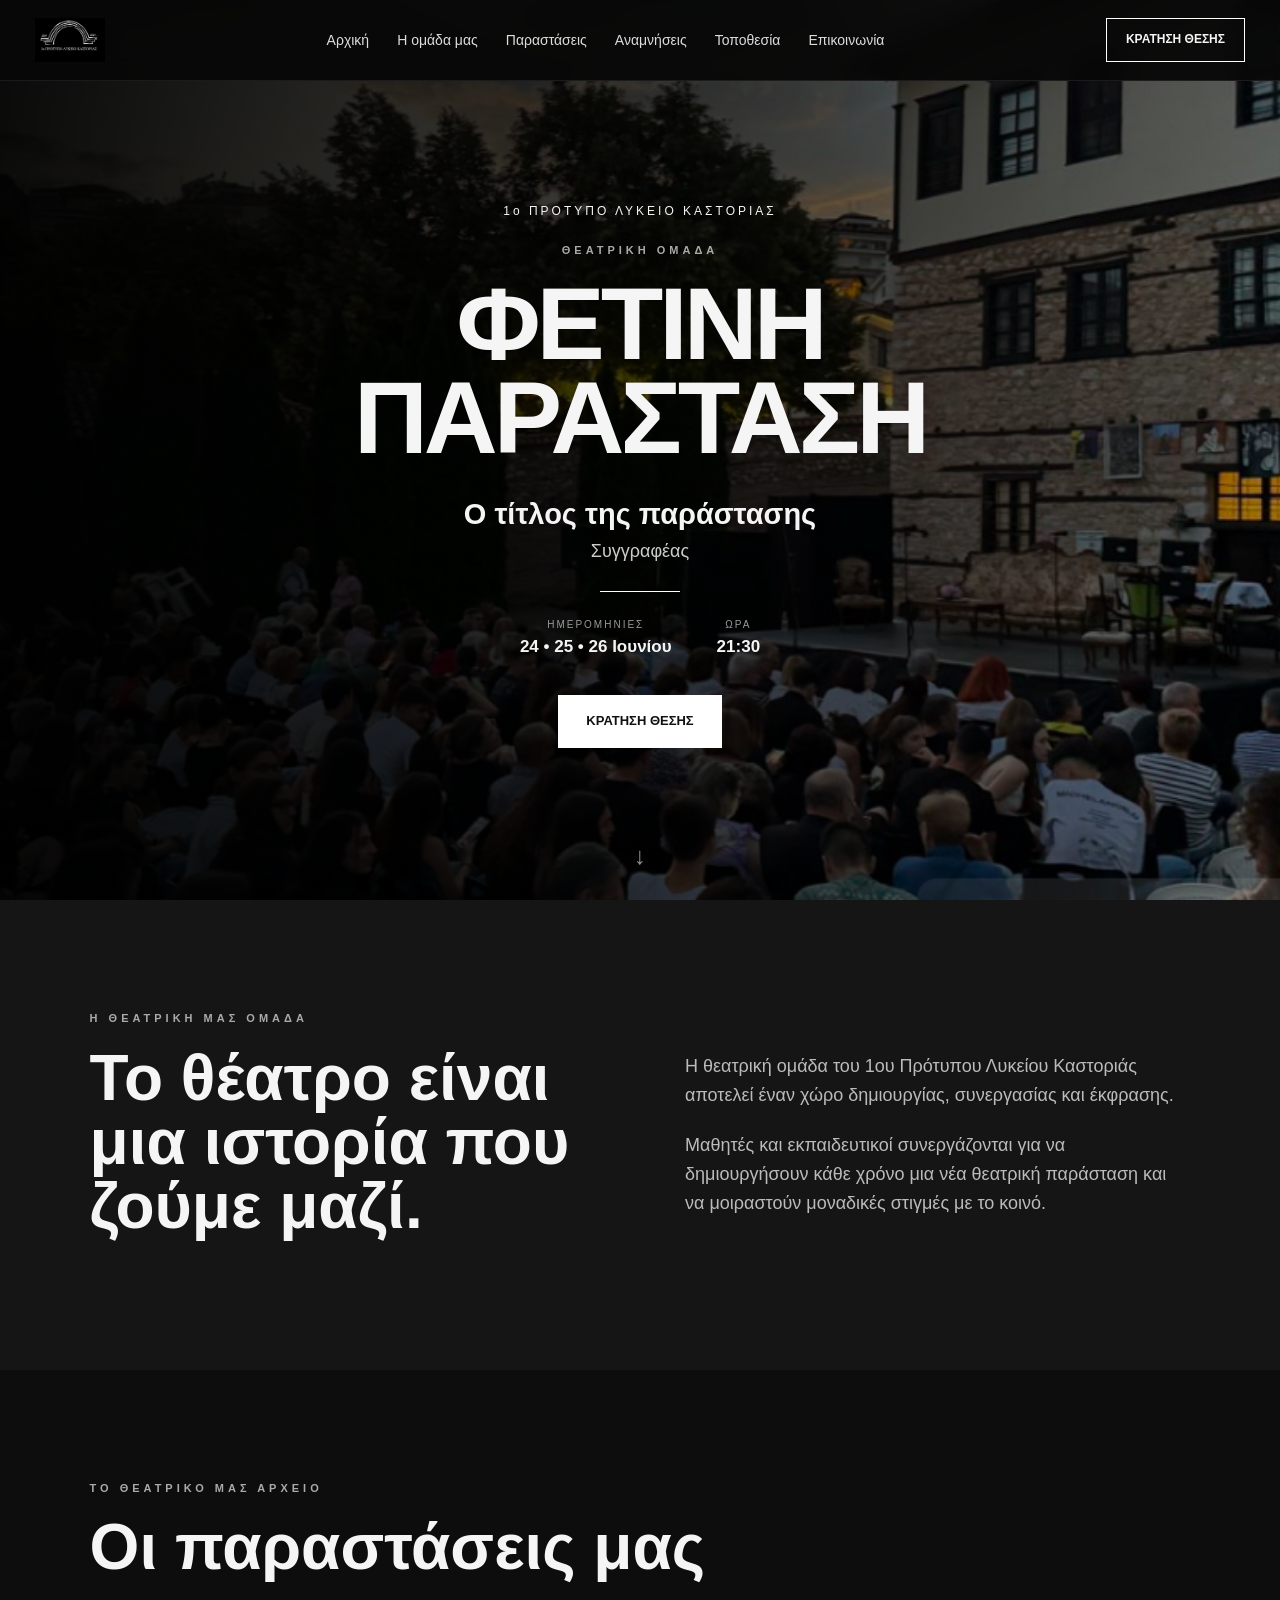
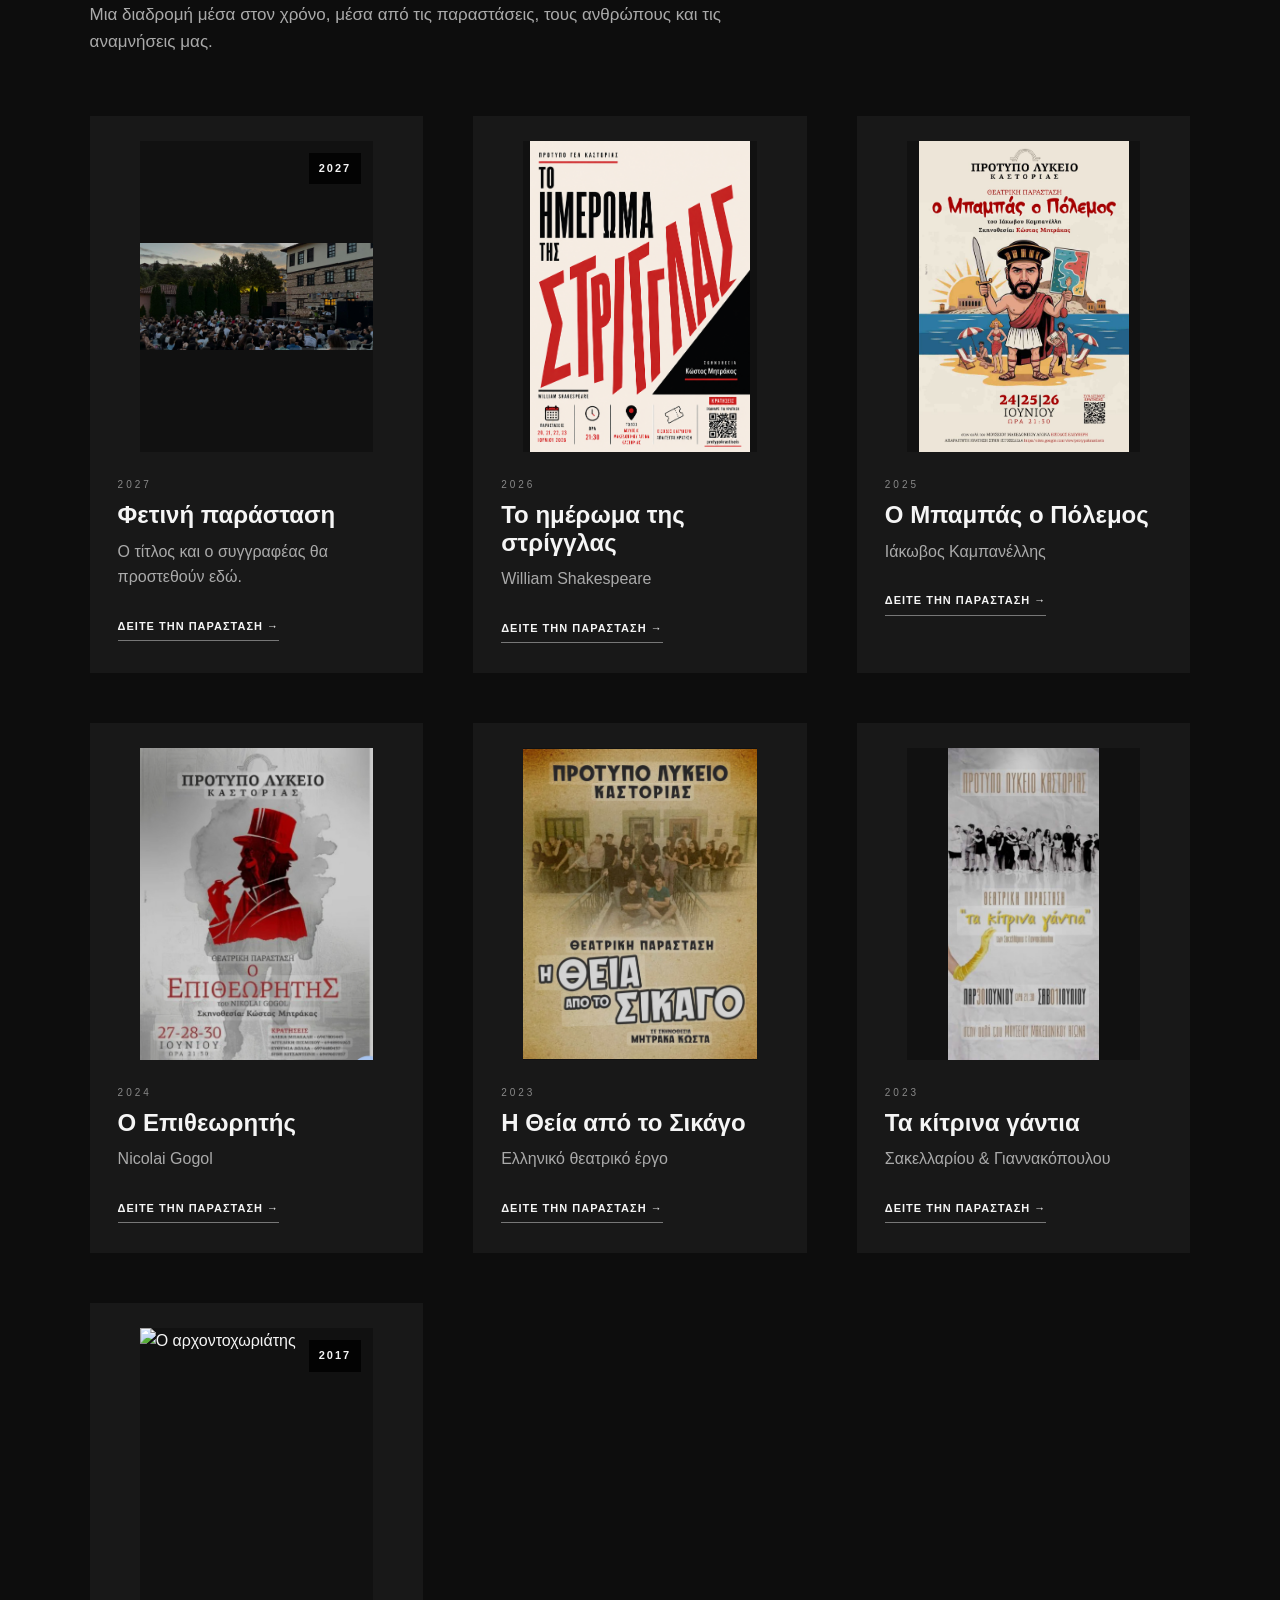
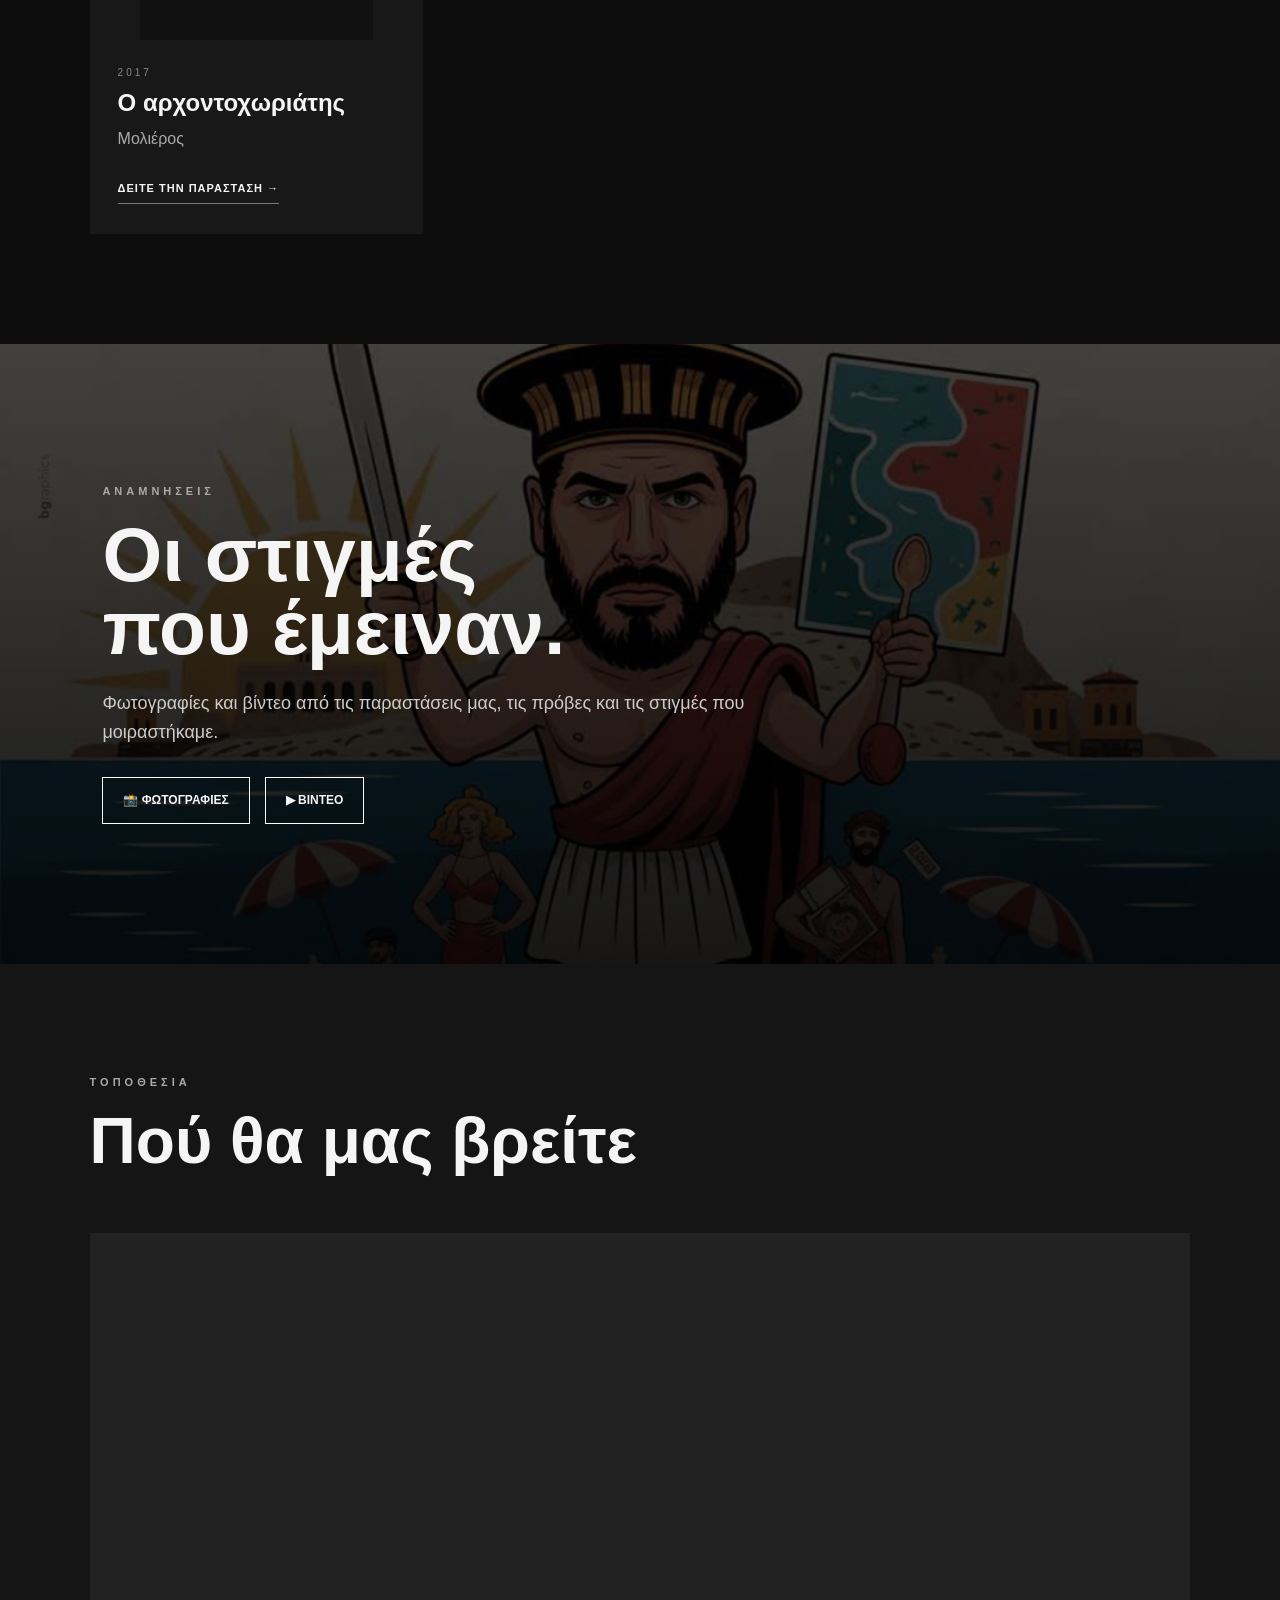
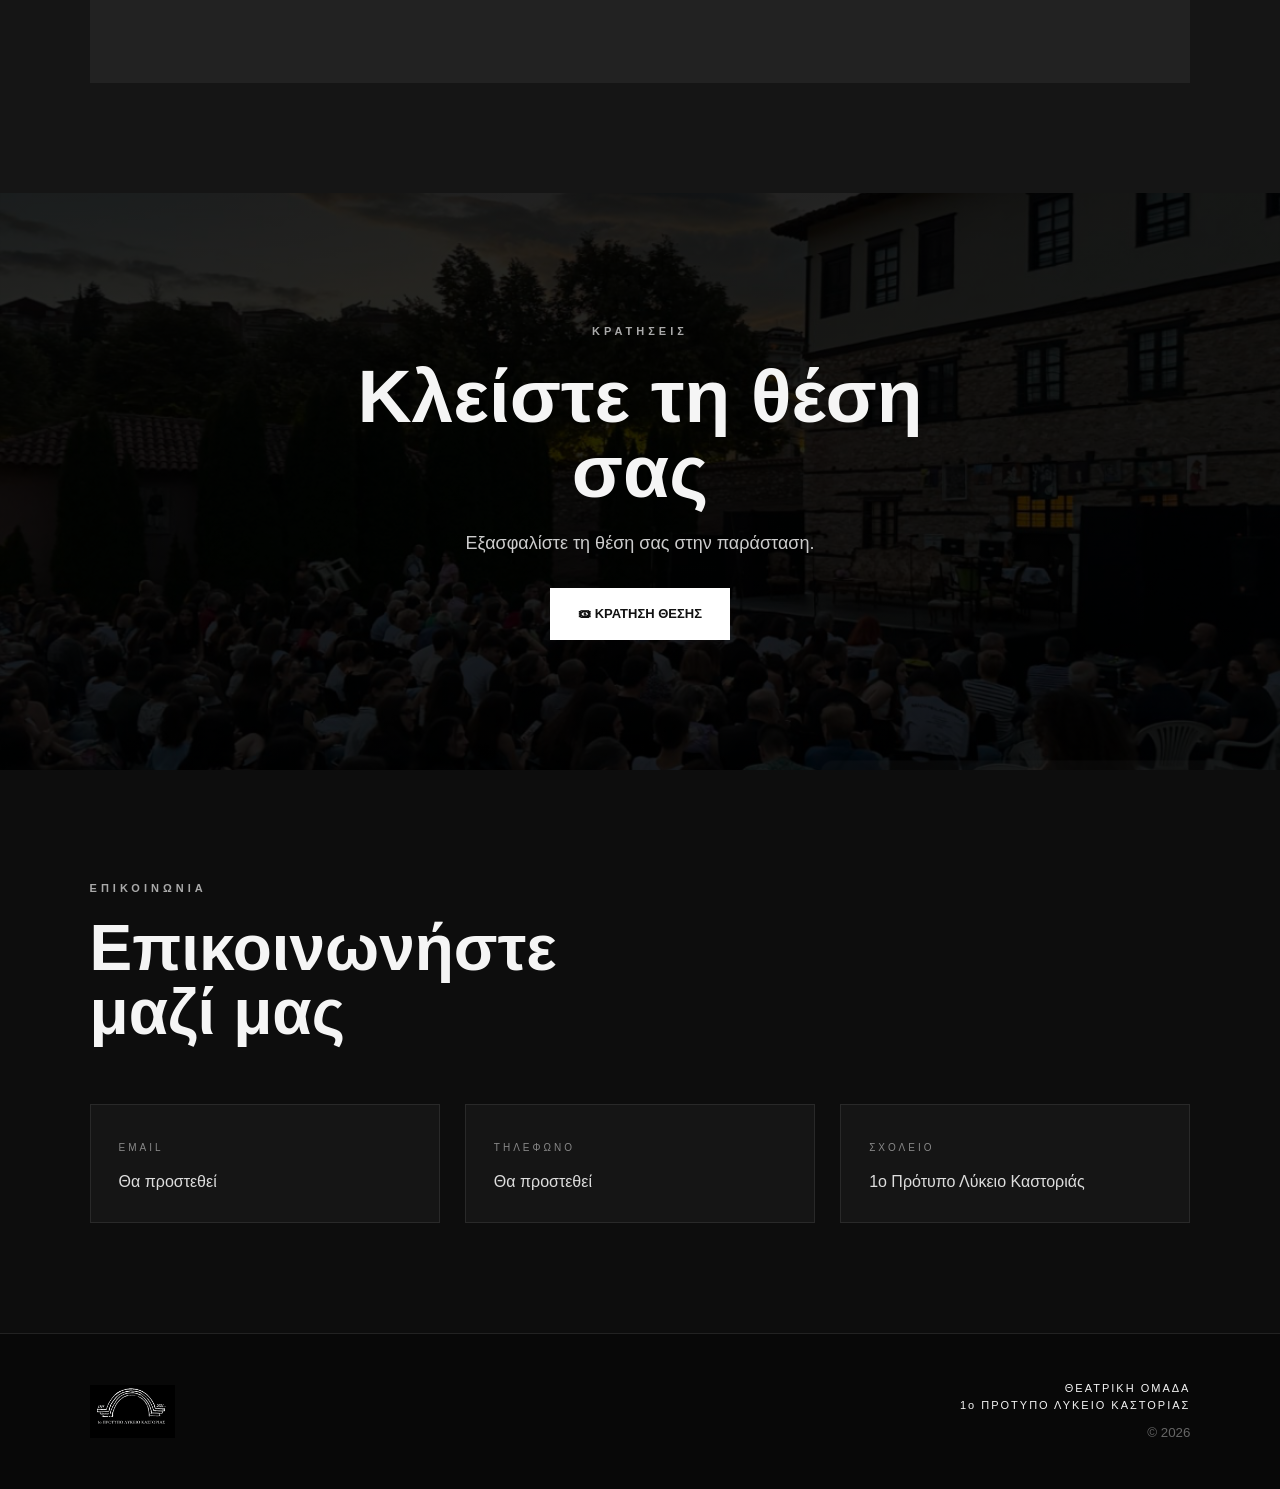
==== commit 08e94c96: "Update fmt.Println message from 'Hello' to 'Goodbye'" ====
--- a/index.html
+++ b/index.html
@@ -266,10 +266,6 @@
             alt="Το ημέρωμα της στρίγγλας"
           >
 
-          <div class="poster-year">
-            2026
-          </div>
-
         </div>
 
 
@@ -309,9 +305,6 @@
             alt="Ο Μπαμπάς ο Πόλεμος"
           >
 
-          <div class="poster-year">
-            2025
-          </div>
 
         </div>
 
@@ -352,9 +345,6 @@
             alt="Ο Επιθεωρητής"
           >
 
-          <div class="poster-year">
-            2024
-          </div>
 
         </div>
 
@@ -394,10 +384,6 @@
             src="images/2023-theia.jpg"
             alt="Η Θεία από το Σικάγο"
           >
-
-          <div class="poster-year">
-            2023
-          </div>
 
         </div>
 
@@ -560,8 +546,6 @@
 
 </section>
 
-
-
 <section class="location section" id="location">
 
   <div class="section-container">
@@ -576,38 +560,17 @@
         Πού θα μας βρείτε
       </h2>
 
-     <iframe src="https://www.google.com/maps/embed?pb=!1m18!1m12!1m3!1d3033.1156003204956!2d21.271892299999998!3d40.51693590000001!2m3!1f0!2f0!3f0!3m2!1i1024!2i768!4f13.1!3m3!1m2!1s0x1359fd3a99f347fb%3A0x681aadcf8b77ef1e!2zzpzOv8-Fz4POtc6vzr8gzpzOsc66zrXOtM6_zr3Ouc66zr_PjSDOkc6zz47Ovc6_z4IgzprOsc-Dz4TOv8-BzrnOrM-C!5e0!3m2!1sel!2sgr!4v1787731978316!5m2!1sel!2sgr" width="600" 
-       height="450" 
-       style="border:0;" 
-       allowfullscreen="" 
-       loading="lazy" 
-       referrerpolicy="strict-origin-when-cross-origin">
-     </iframe>
-
-
     </div>
 
 
     <div class="map-box">
 
-      <div class="map-placeholder">
-
-        <span>📍</span>
-
-        <h3>
-          Χάρτης
-        </h3>
-
-        <div class="map-box">
-  <iframe
-    src="https://www.google.com/maps/embed?pb=!1m18!1m12!1m3!1d3033.1156003204956!2d21.271892299999998!3d40.51693590000001!2m3!1f0!2f0!3f0!3m2!1i1024!2i768!4f13.1!3m3!1m2!1s0x1359fd3a99f347fb%3A0x681aadcf8b77ef1e!2zzpzOv8-Fz4POtc6vzr8gzpzOsc66zrXOtM6_zr3Ouc66zr_PjSDOkc6zz47Ovc6_z4IgzprOsc-Dz4TOv8-BzrnOrM-C!5e0!3m2!1sel!2sgr!4v1787731978316!5m2!1sel!2sgr"
-    allowfullscreen=""
-    loading="lazy"
-    referrerpolicy="strict-origin-when-cross-origin">
-  </iframe>
-</div>
-
-      </div>
+      <iframe
+        src="https://www.google.com/maps/embed?pb=!1m18!1m12!1m3!1d3033.1156003204956!2d21.271892299999998!3d40.51693590000001!2m3!1f0!2f0!3f0!3m2!1i1024!2i768!4f13.1!3m3!1m2!1s0x1359fd3a99f347fb%3A0x681aadcf8b77ef1e!2zzpzOv8-Fz4POtc6vzr8gzpzOsc66zrXOtM6_zr3Ouc66zr_PjSDOkc6zz47Ovc6_z4IgzprOsc-Dz4TOv8-BzrnOrM-C!5e0!3m2!1sel!2sgr!4v1787731978316!5m2!1sel!2sgr"
+        allowfullscreen=""
+        loading="lazy"
+        referrerpolicy="strict-origin-when-cross-origin">
+      </iframe>
 
     </div>
 
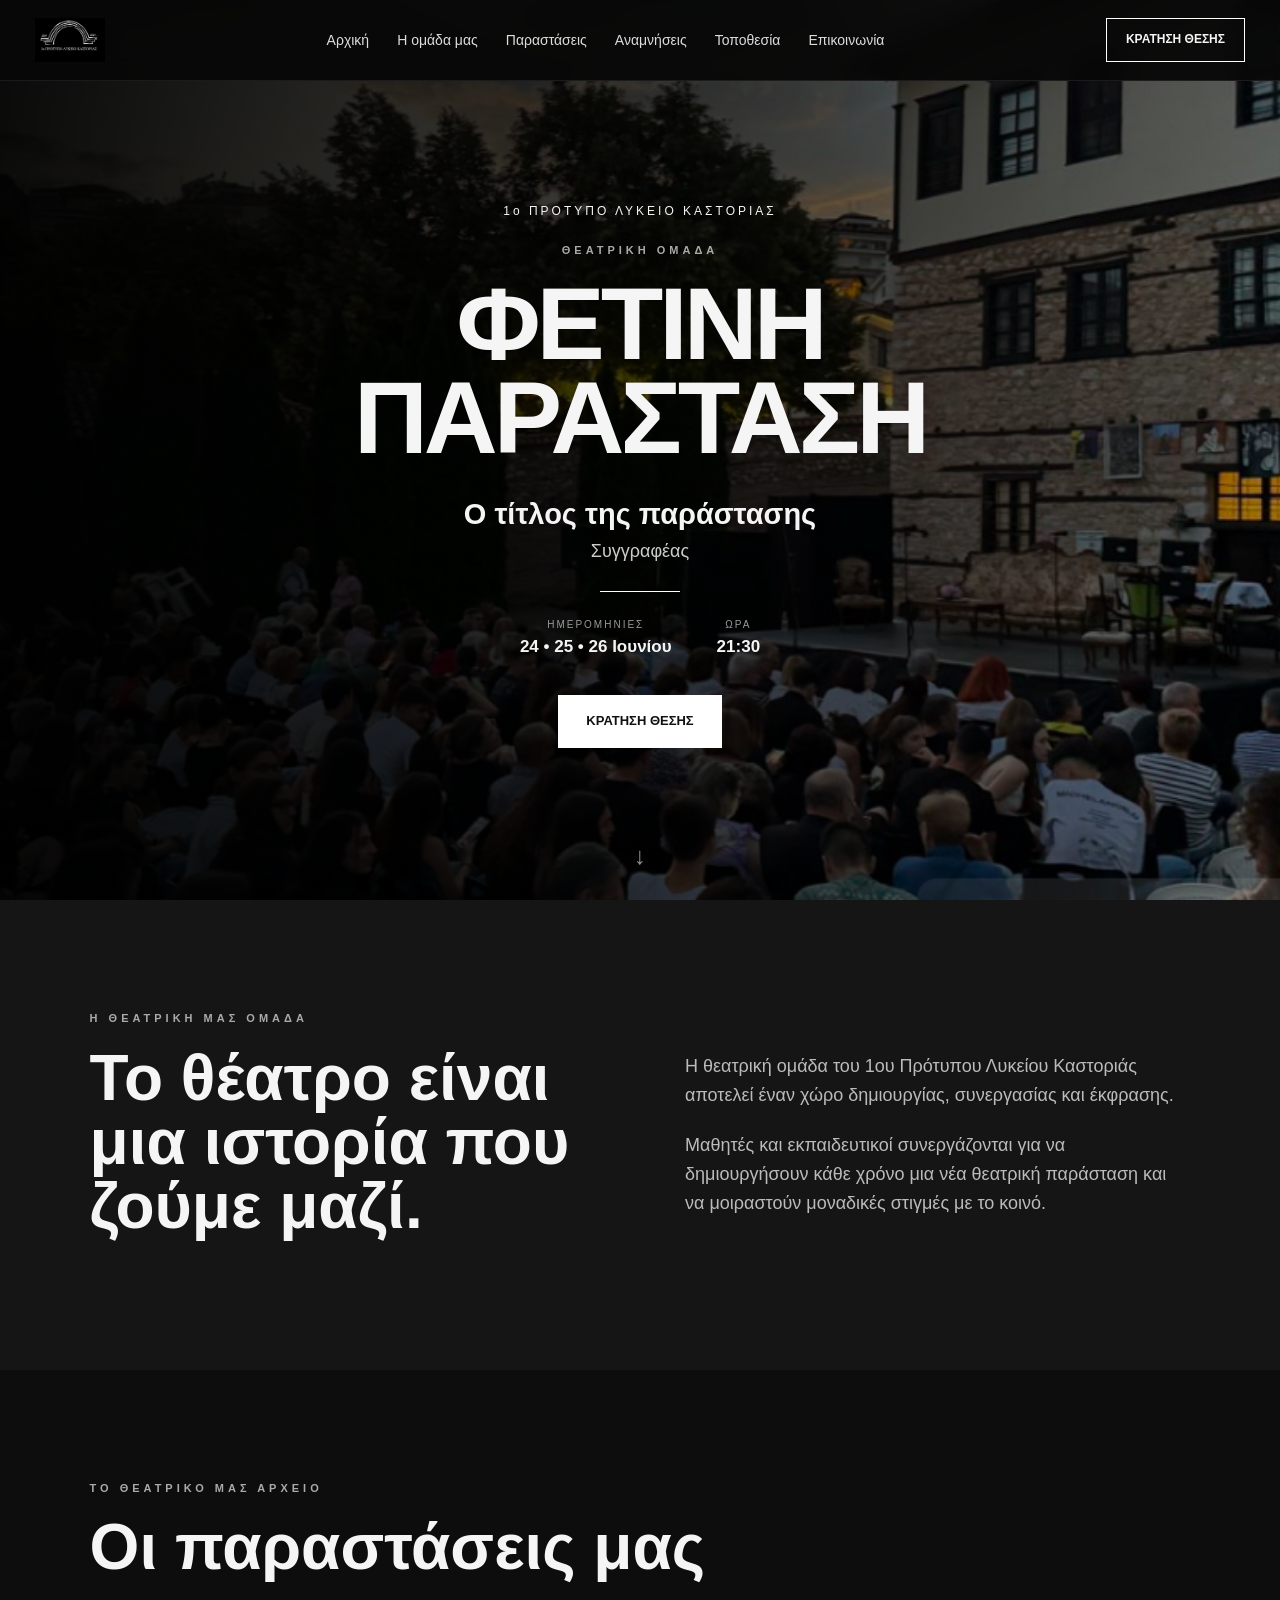
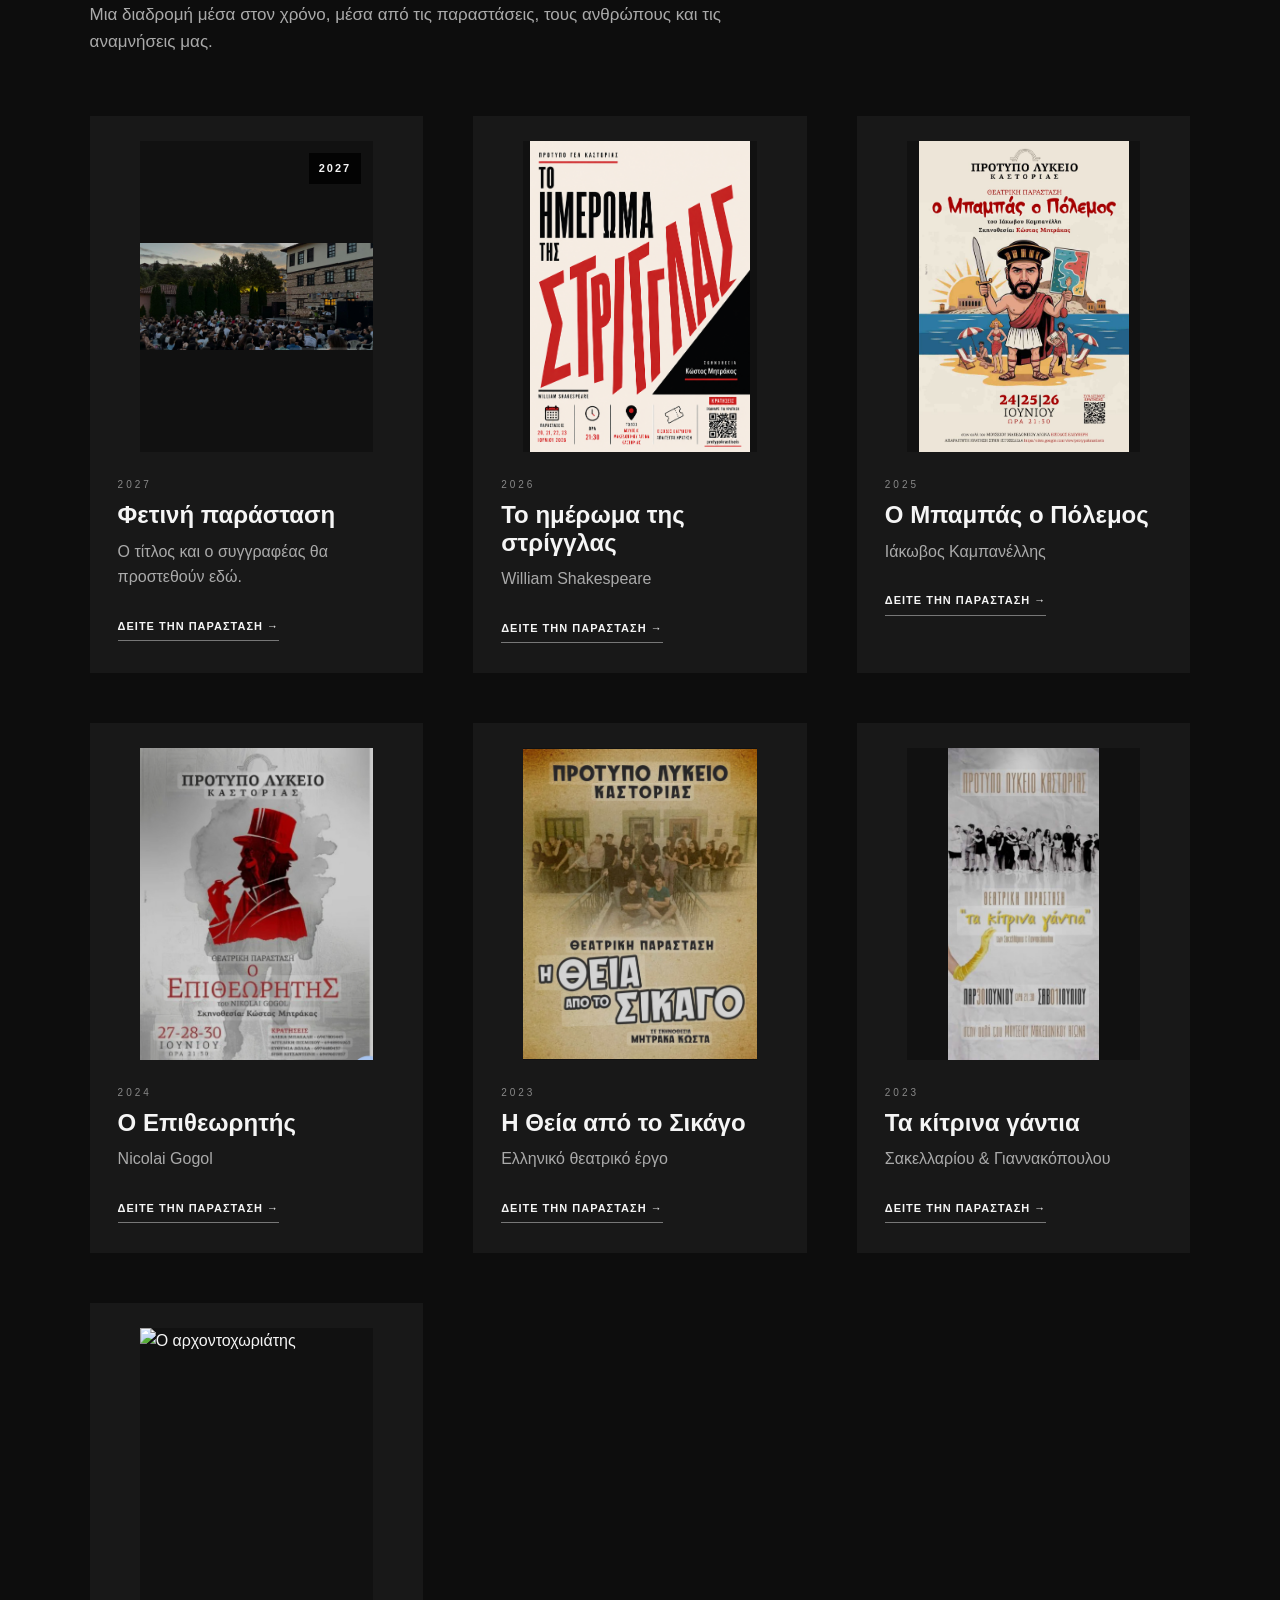
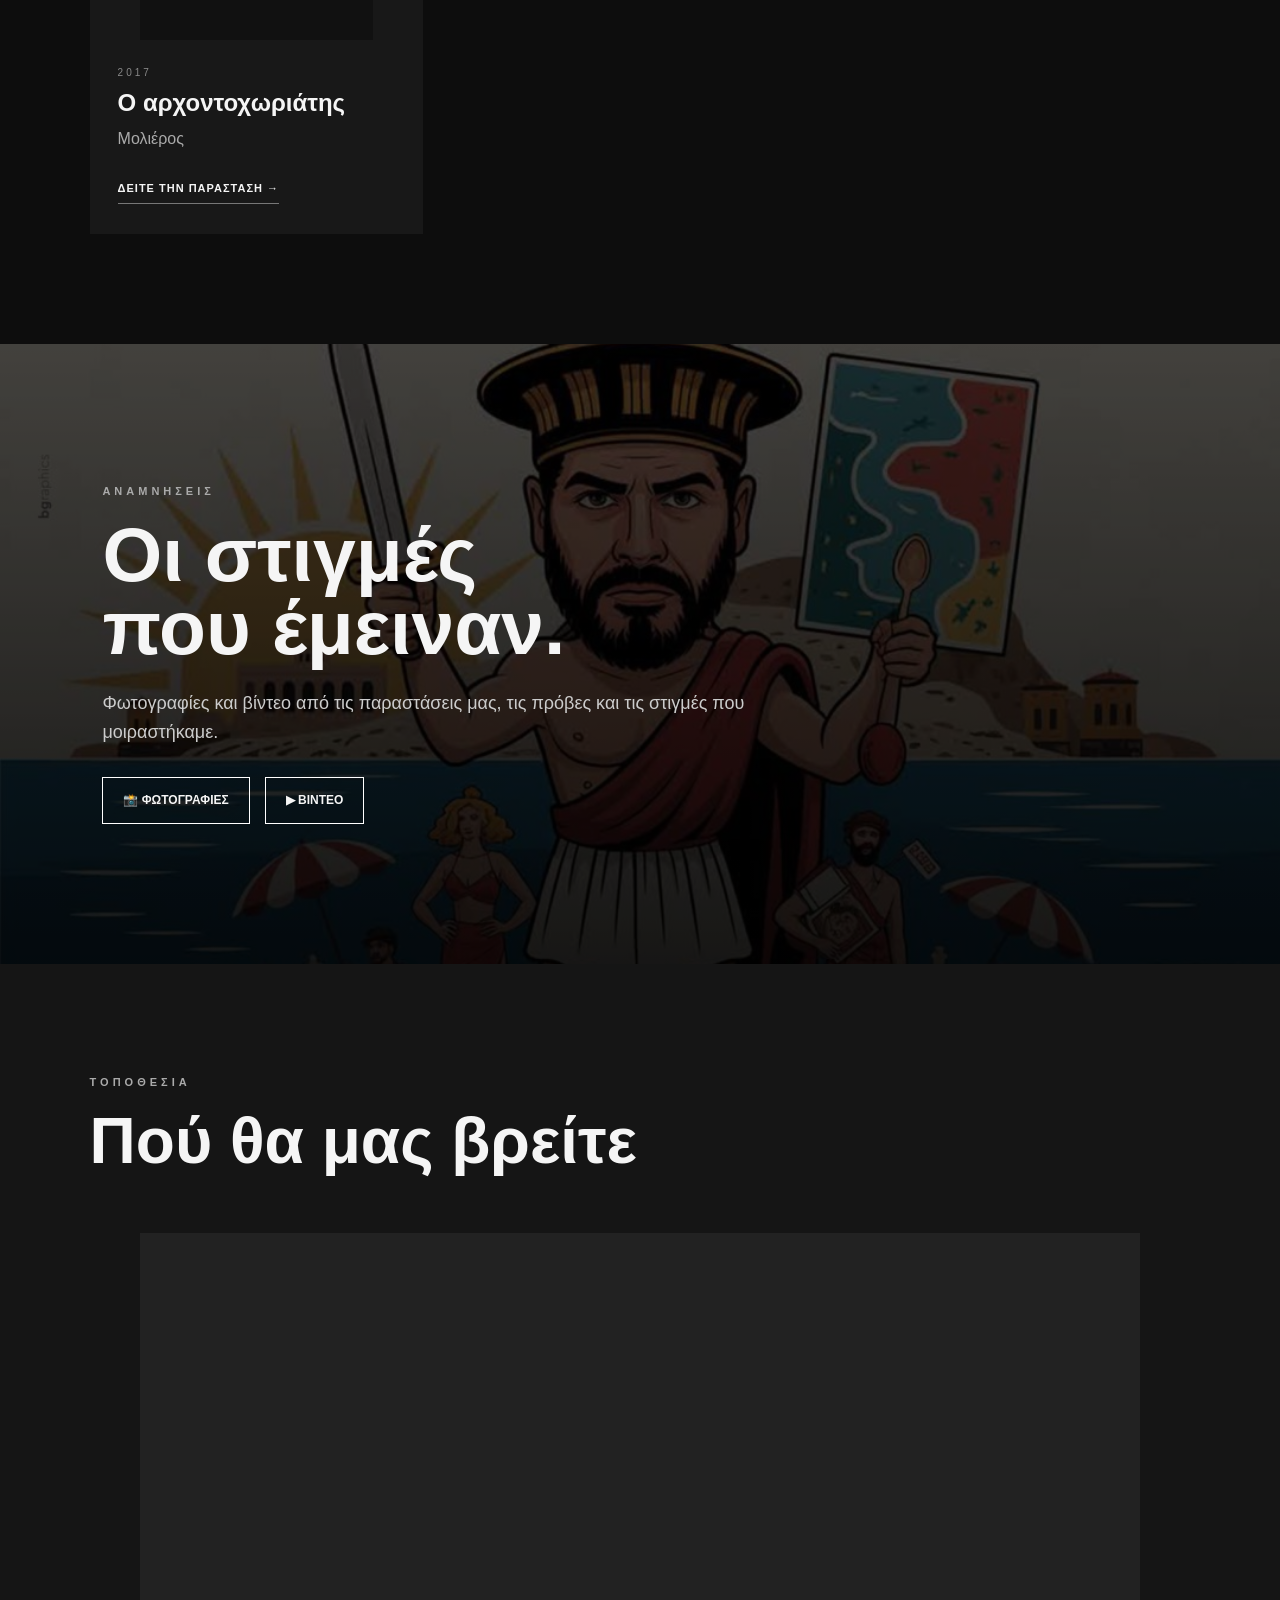
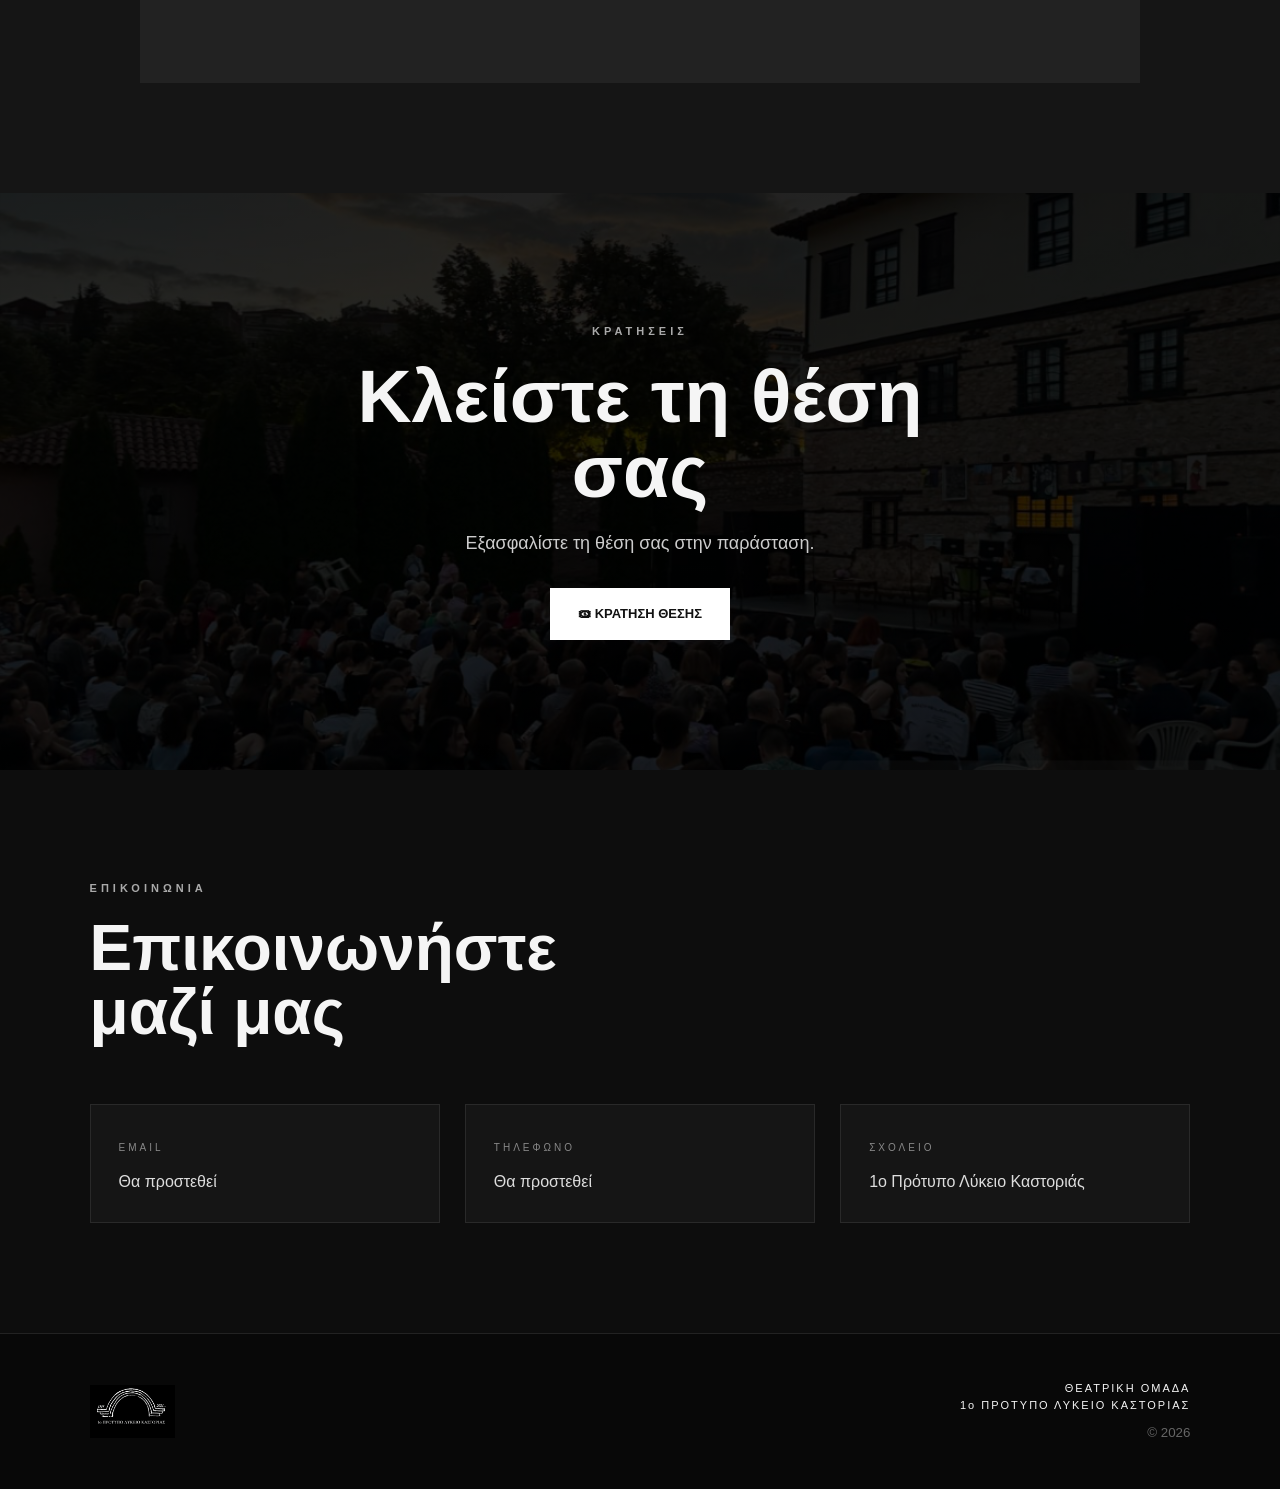
==== commit bd6a3dd9: "Update index.html" ====
--- a/index.html
+++ b/index.html
@@ -464,10 +464,6 @@
             src="images/2017.jpg"
             alt="Ο αρχοντοχωριάτης"
           >
-
-          <div class="poster-year">
-            2017
-          </div>
 
         </div>
 
--- a/style.css
+++ b/style.css
@@ -699,7 +699,9 @@
 
 .map-box {
   width: 100%;
+  max-width: 1000px;
   height: 450px;
+  margin: 40px auto 0;
   background: #222;
   overflow: hidden;
 }
@@ -711,6 +713,7 @@
   display: block;
   pointer-events: auto;
 }
+
 /* =====================================================
    ΚΡΑΤΗΣΗ
    ===================================================== */
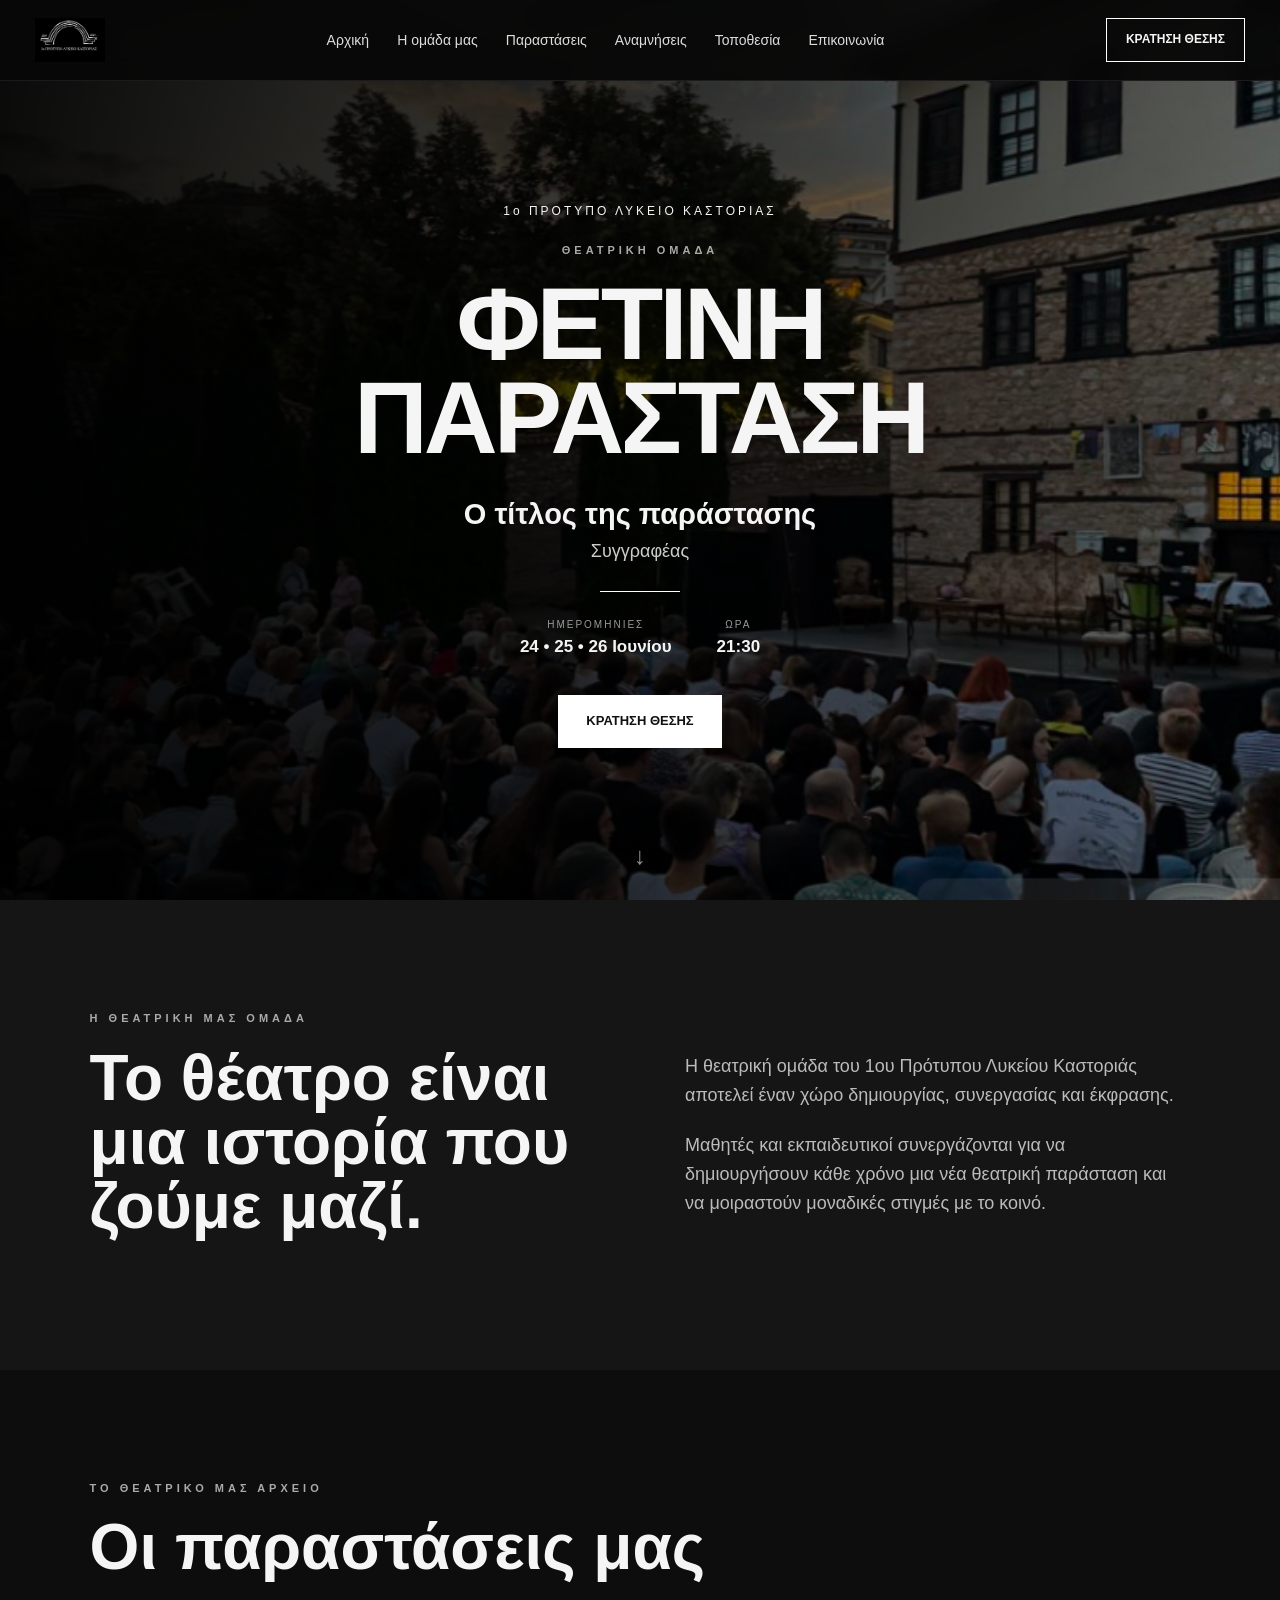
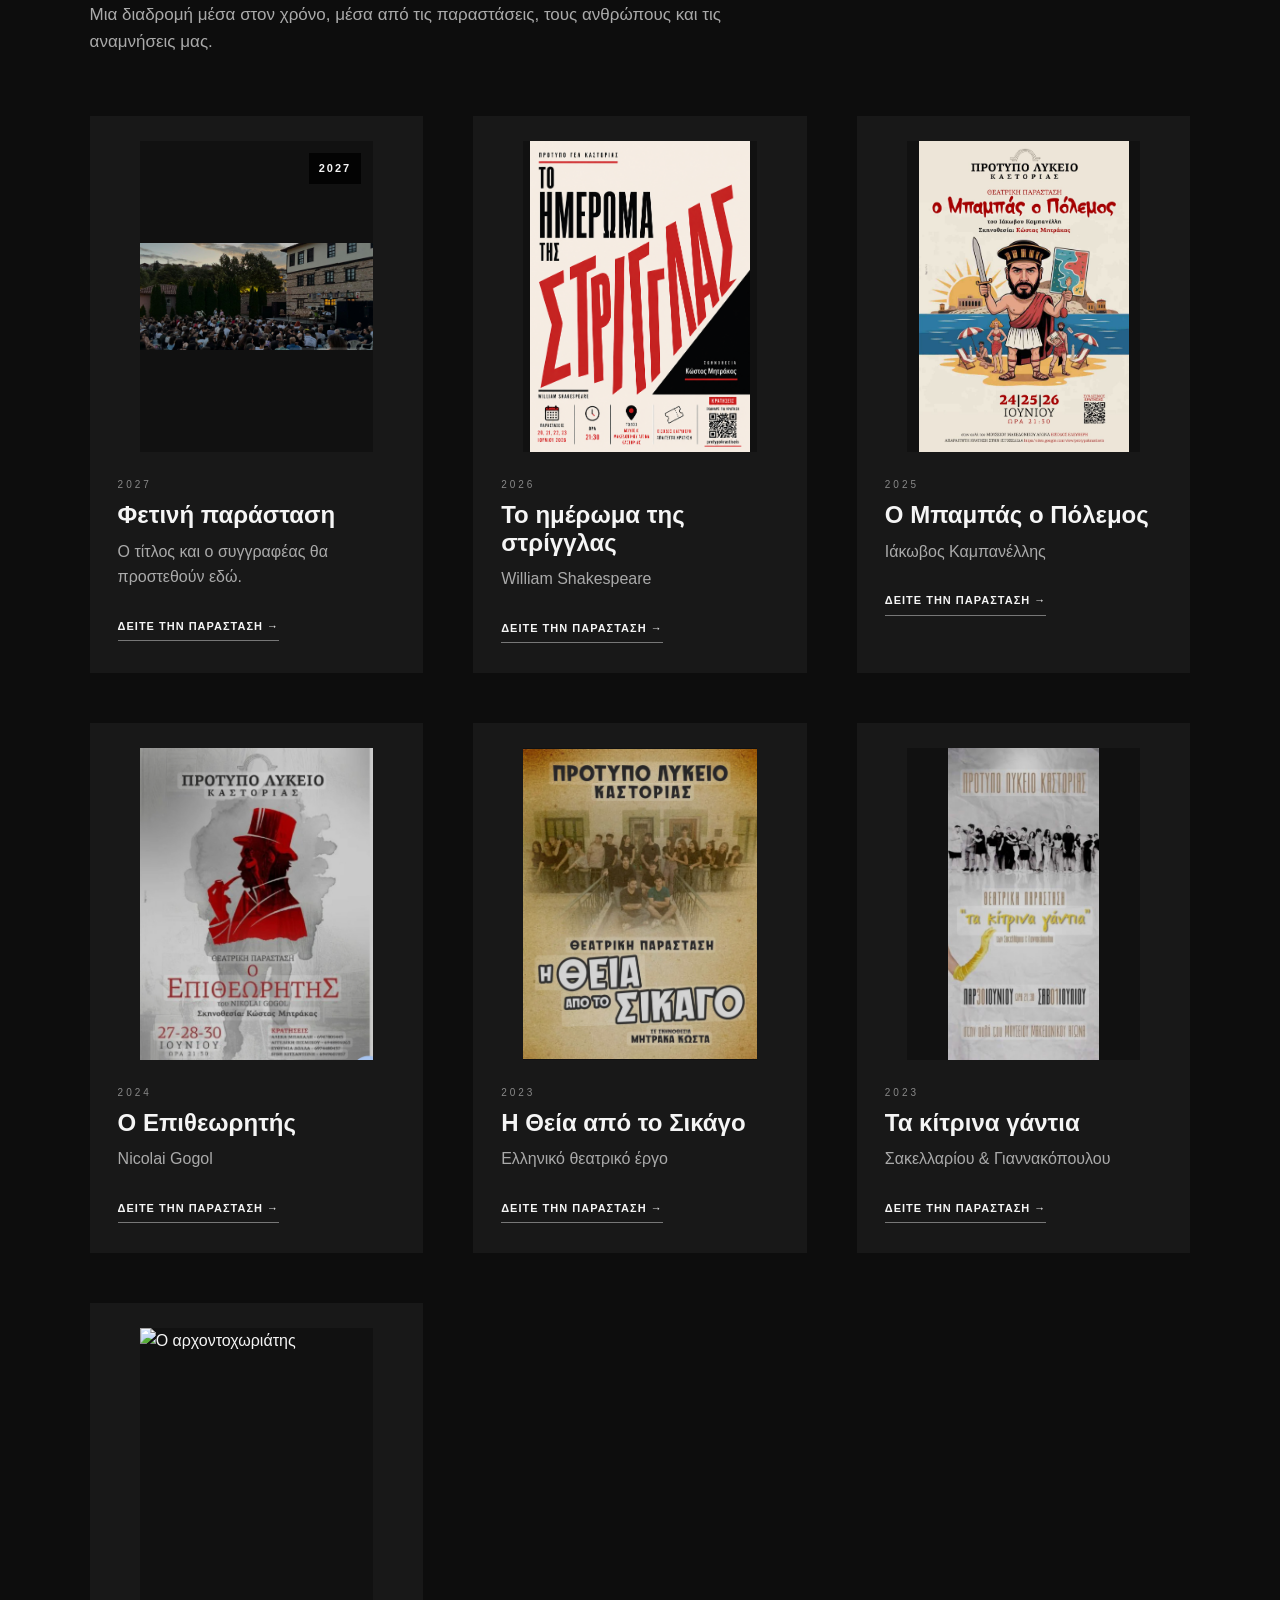
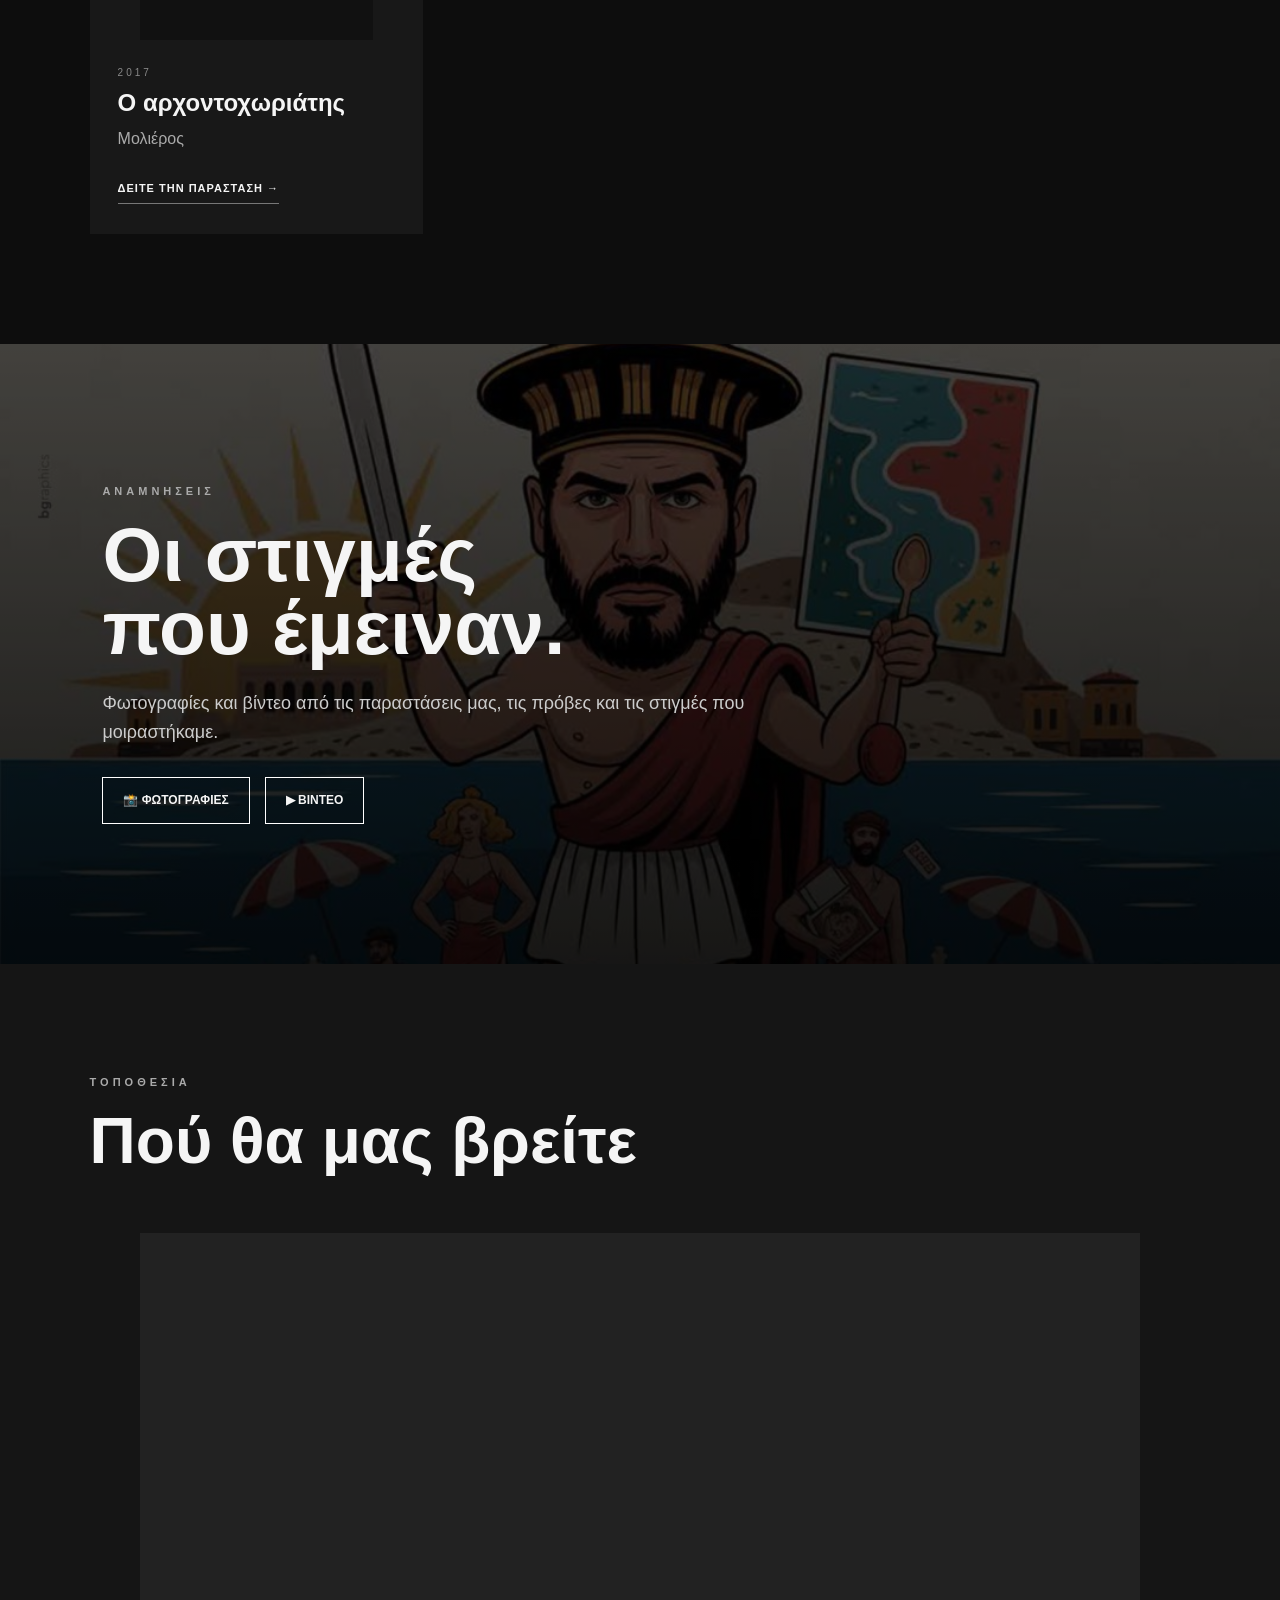
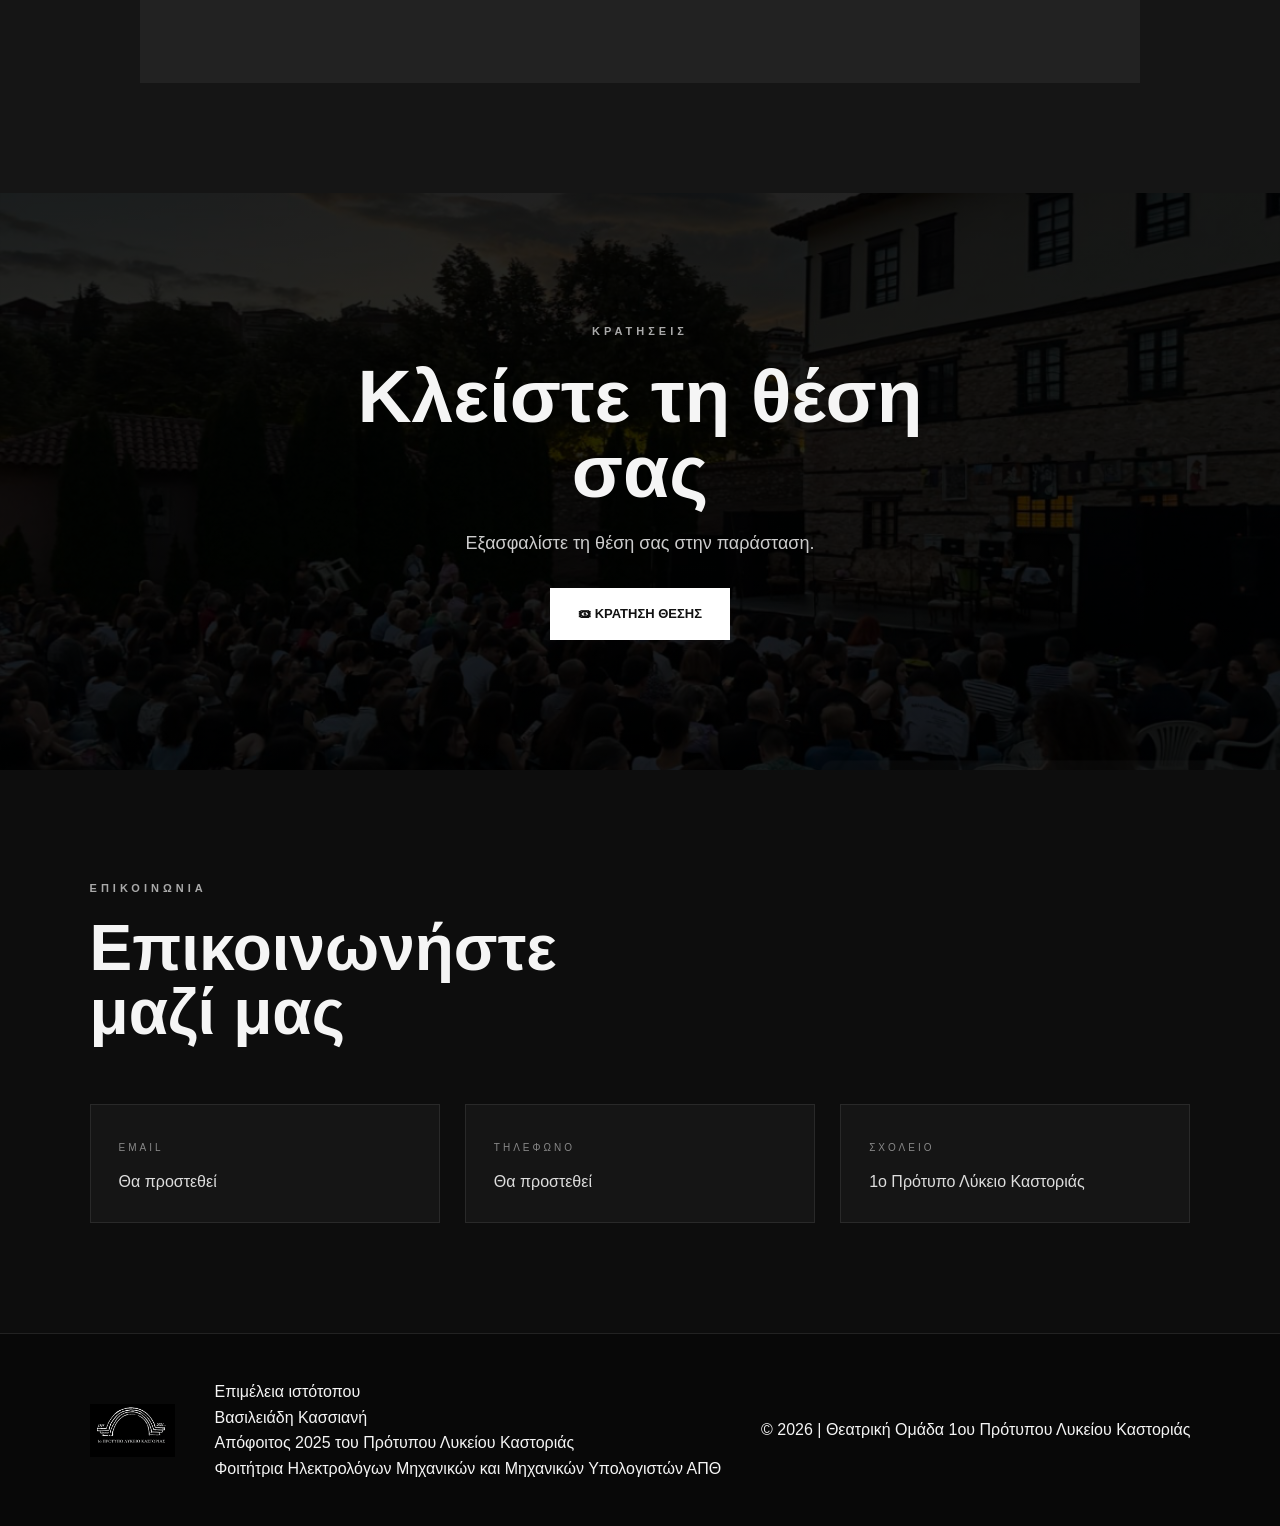
==== commit cba1edf2: "Update index.html" ====
--- a/index.html
+++ b/index.html
@@ -686,21 +686,26 @@
       class="footer-logo"
     >
 
-    <div class="footer-text">
-
-      <p>
-        ΘΕΑΤΡΙΚΗ ΟΜΑΔΑ
-      </p>
-
-      <p>
-        1ο ΠΡΟΤΥΠΟ ΛΥΚΕΙΟ ΚΑΣΤΟΡΙΑΣ
-      </p>
-
-      <small>
-        © 2026
-      </small>
-
-    </div>
+    <div class="footer-credit">
+
+  <p class="footer-credit-title">
+    Επιμέλεια ιστότοπου
+  </p>
+
+  <p class="footer-credit-name">
+    Βασιλειάδη Κασσιανή
+  </p>
+
+  <p class="footer-credit-info">
+    Απόφοιτος 2025 του Πρότυπου Λυκείου Καστοριάς<br>
+    Φοιτήτρια Ηλεκτρολόγων Μηχανικών και Μηχανικών Υπολογιστών ΑΠΘ
+  </p>
+
+</div>
+
+<div class="footer-copyright">
+  © 2026 | Θεατρική Ομάδα 1ου Πρότυπου Λυκείου Καστοριάς
+</div>
 
   </div>
 
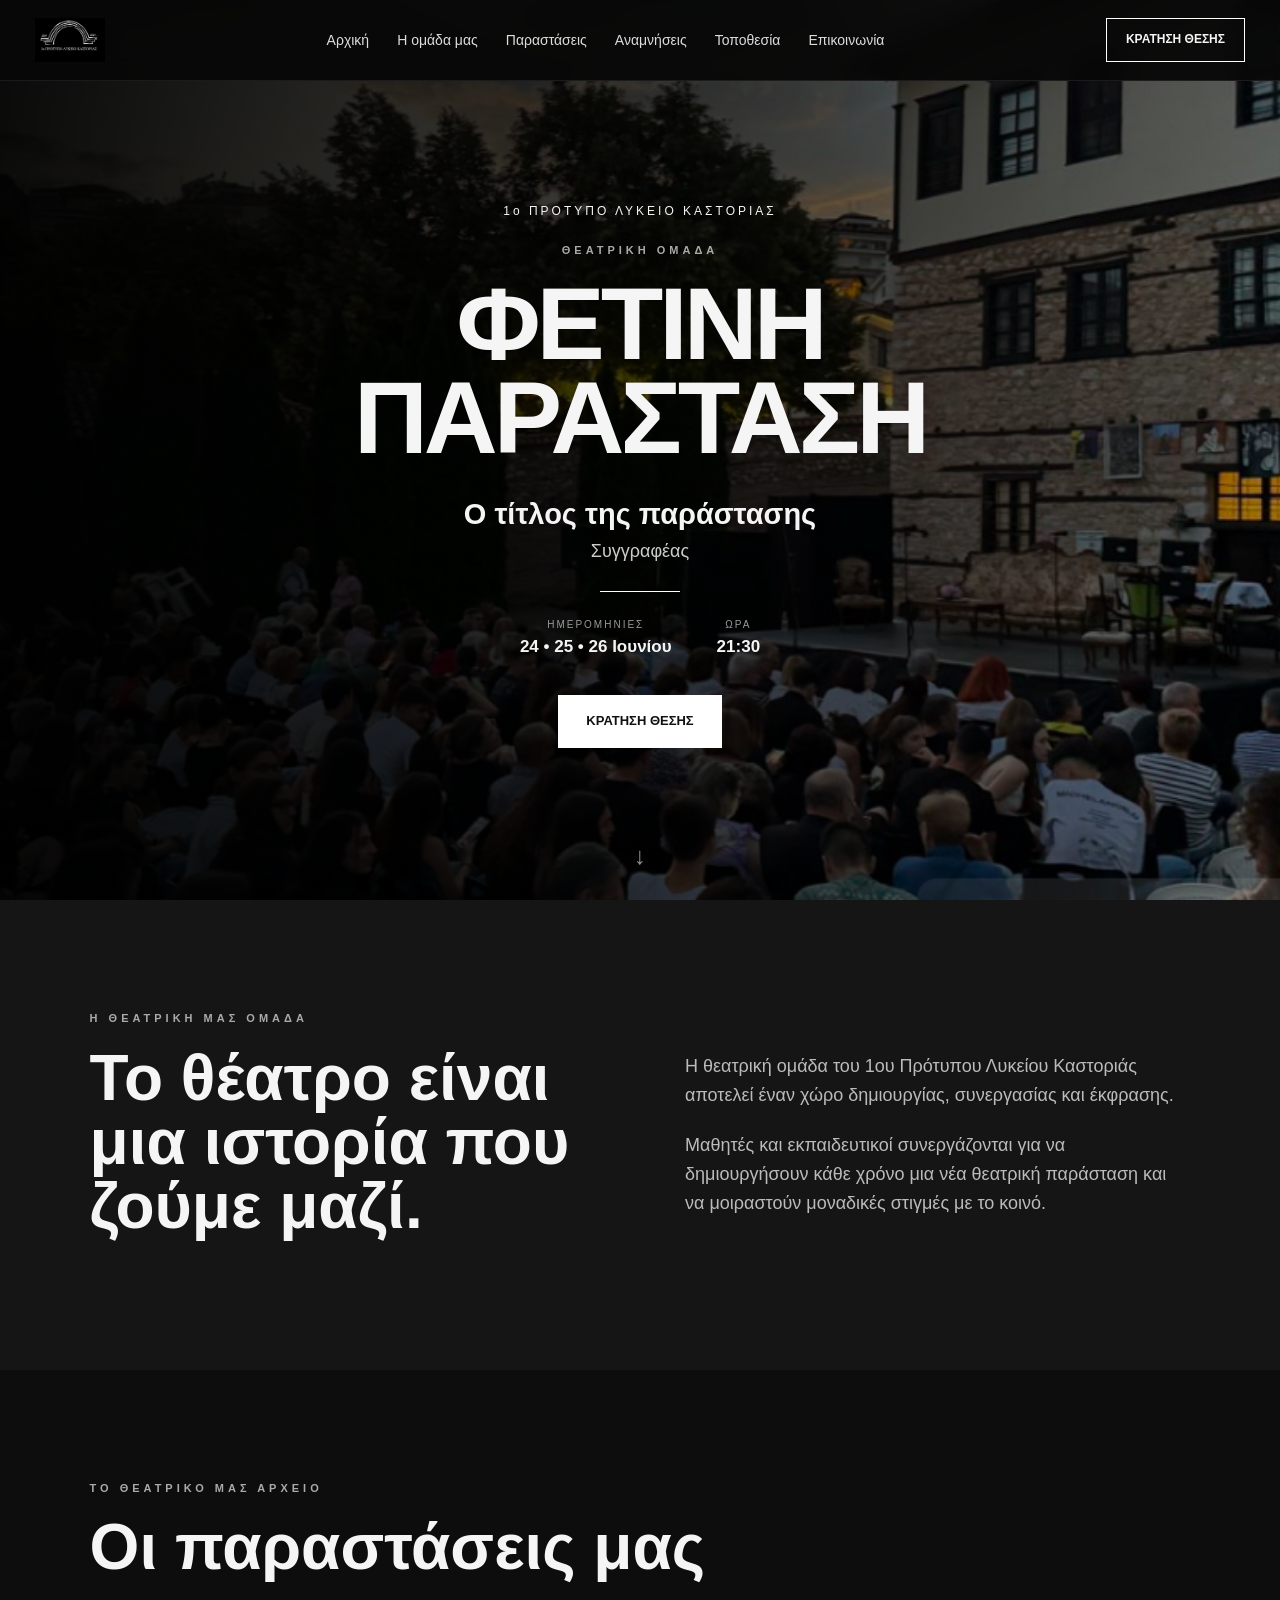
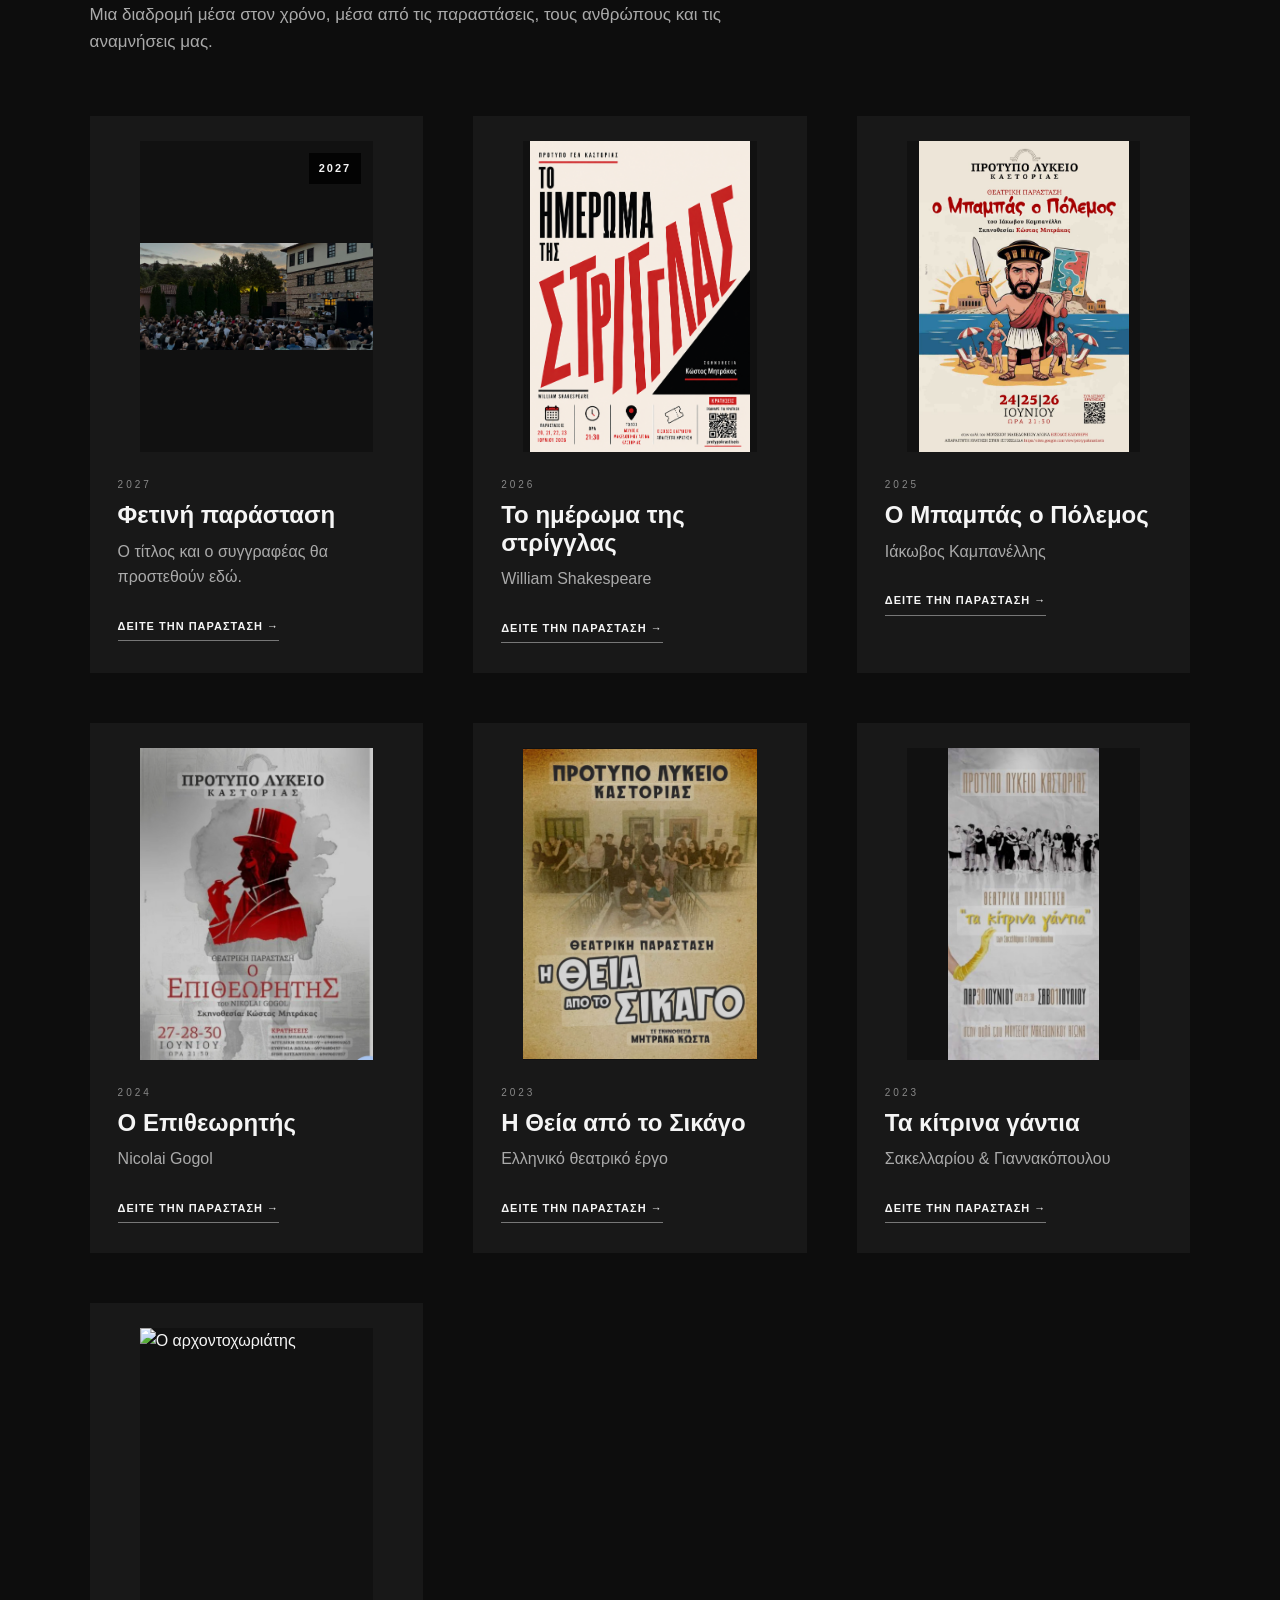
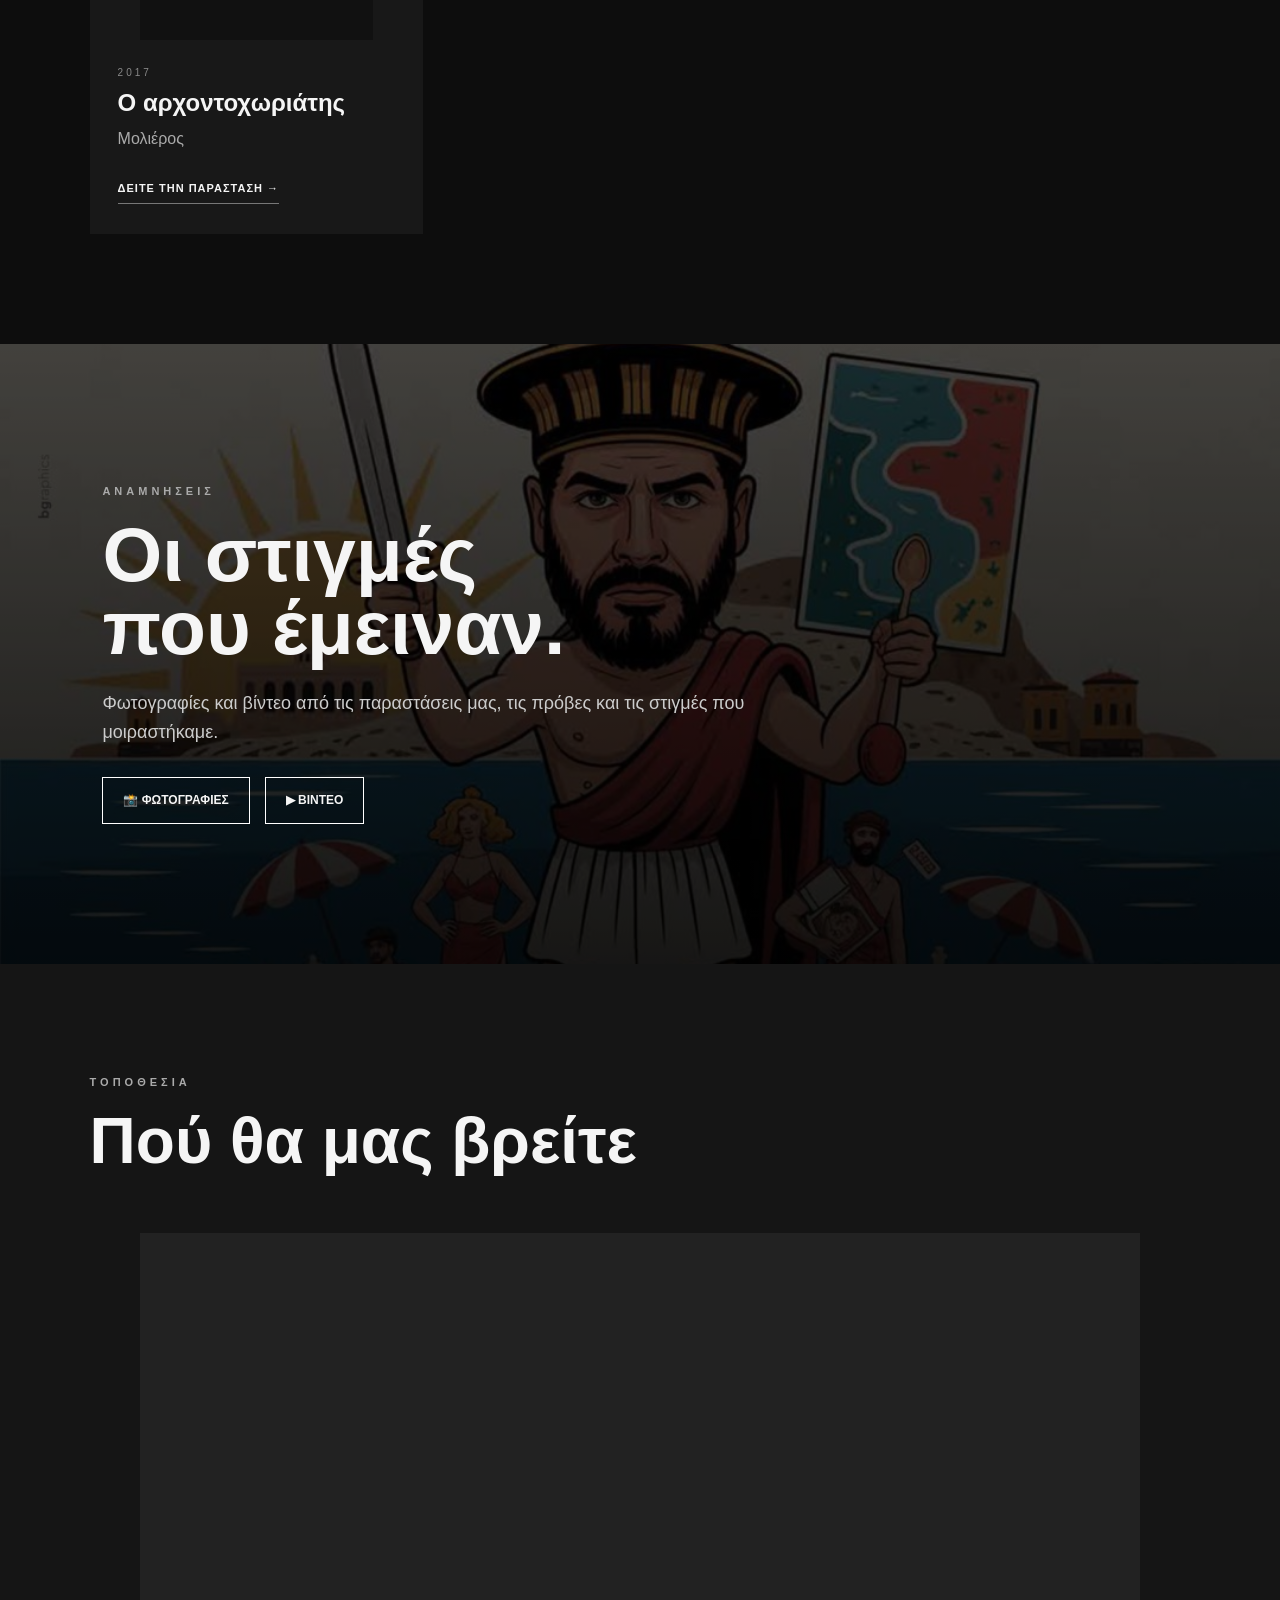
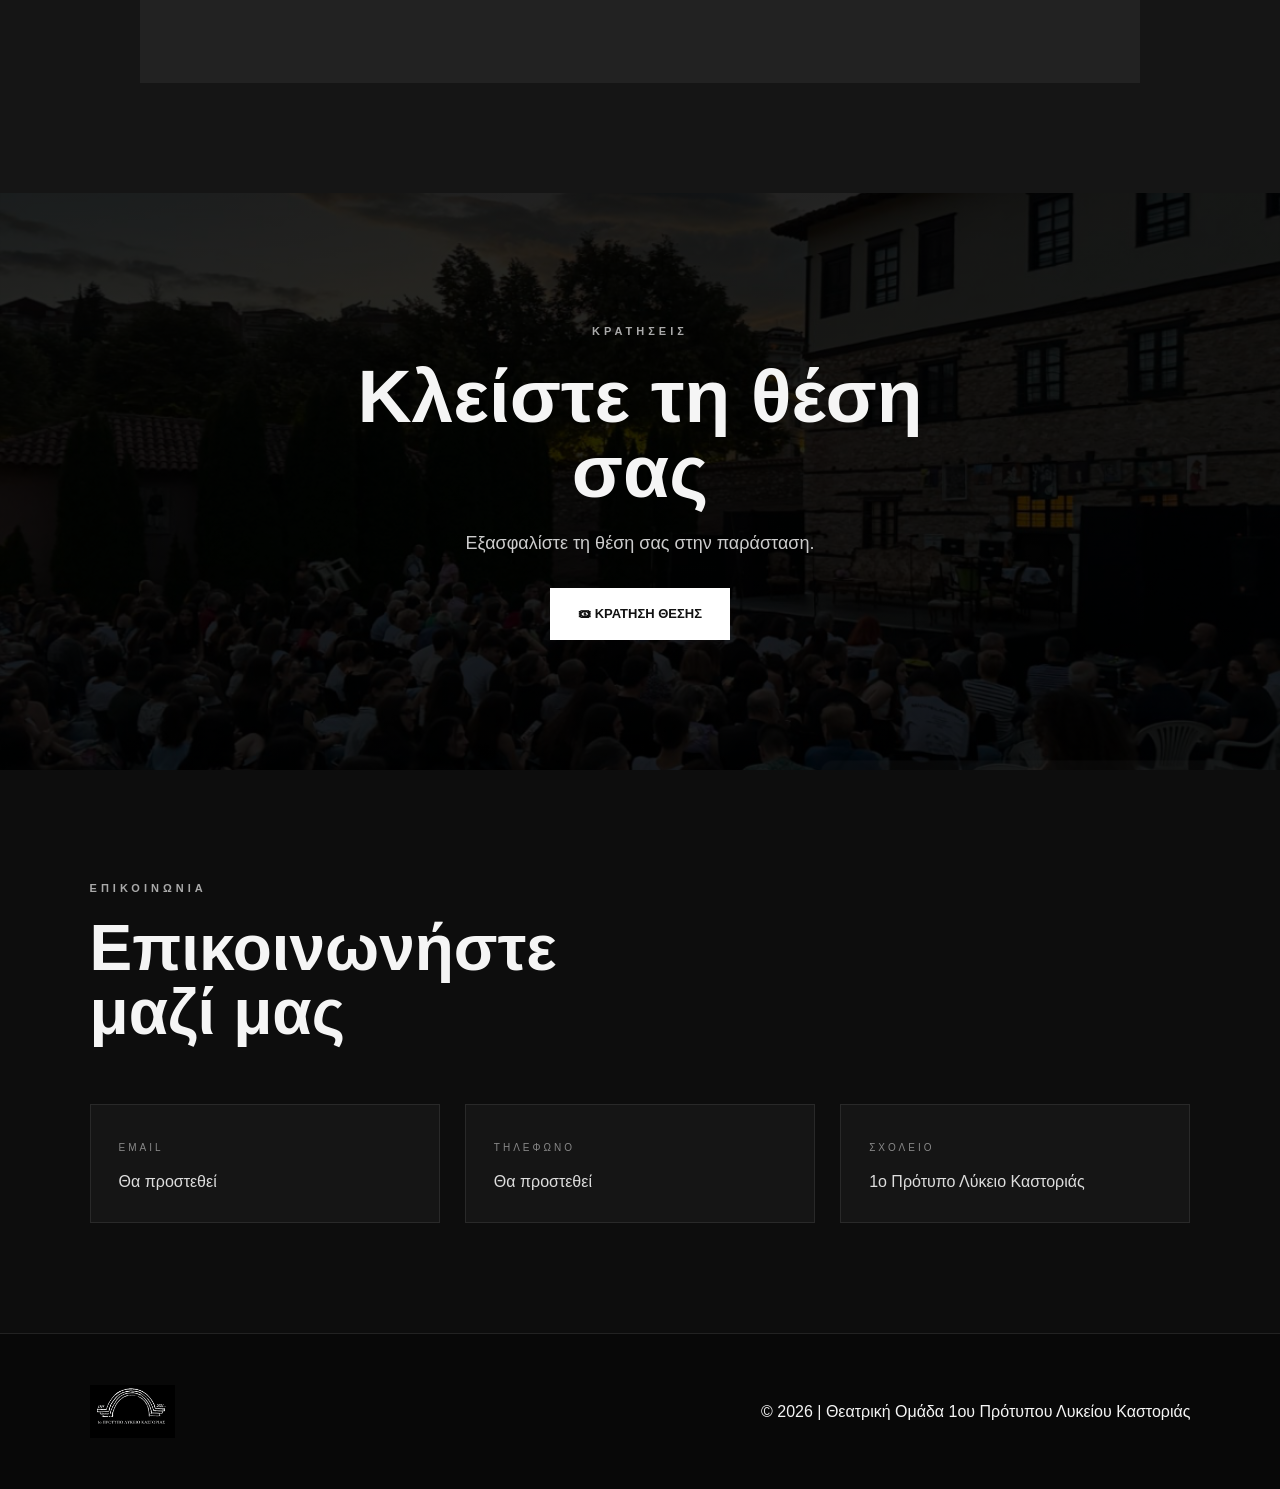
==== commit 7cfcc369: "Update index.html" ====
--- a/index.html
+++ b/index.html
@@ -686,23 +686,6 @@
       class="footer-logo"
     >
 
-    <div class="footer-credit">
-
-  <p class="footer-credit-title">
-    Επιμέλεια ιστότοπου
-  </p>
-
-  <p class="footer-credit-name">
-    Βασιλειάδη Κασσιανή
-  </p>
-
-  <p class="footer-credit-info">
-    Απόφοιτος 2025 του Πρότυπου Λυκείου Καστοριάς<br>
-    Φοιτήτρια Ηλεκτρολόγων Μηχανικών και Μηχανικών Υπολογιστών ΑΠΘ
-  </p>
-
-</div>
-
 <div class="footer-copyright">
   © 2026 | Θεατρική Ομάδα 1ου Πρότυπου Λυκείου Καστοριάς
 </div>
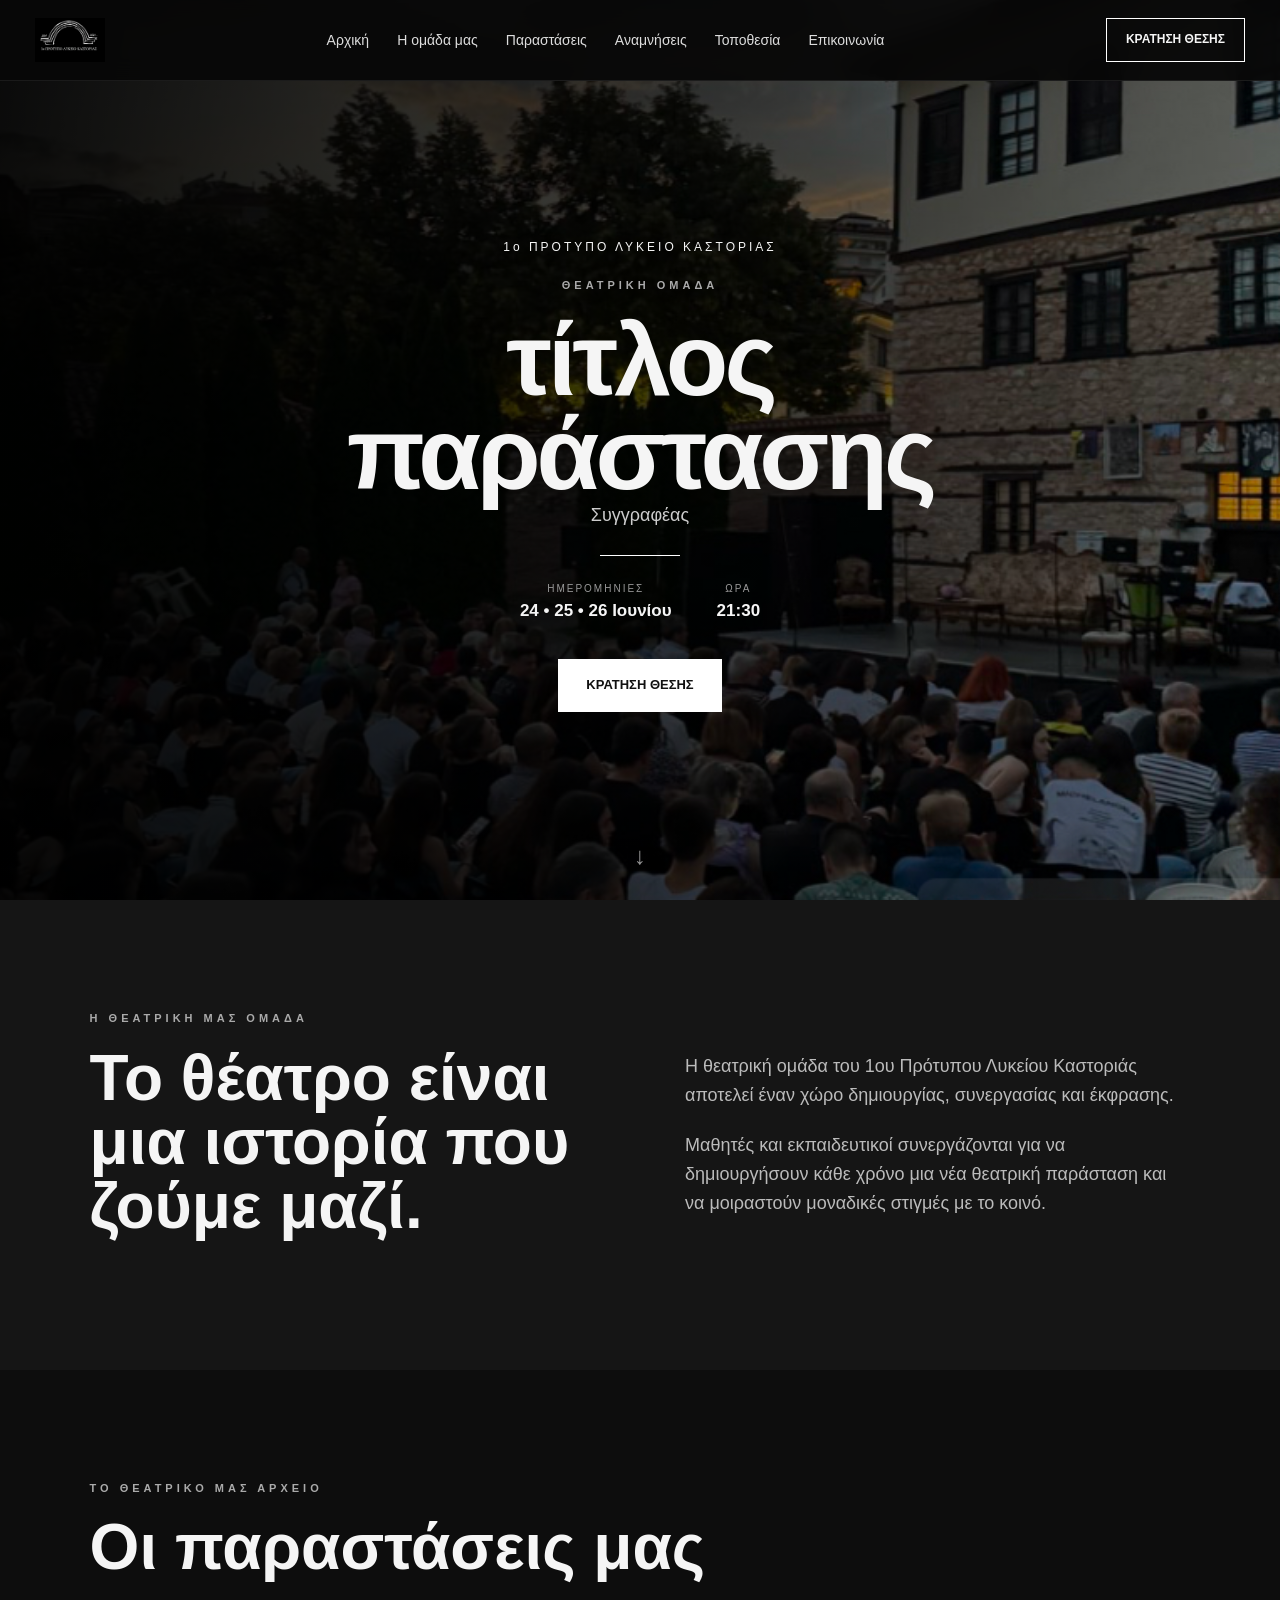
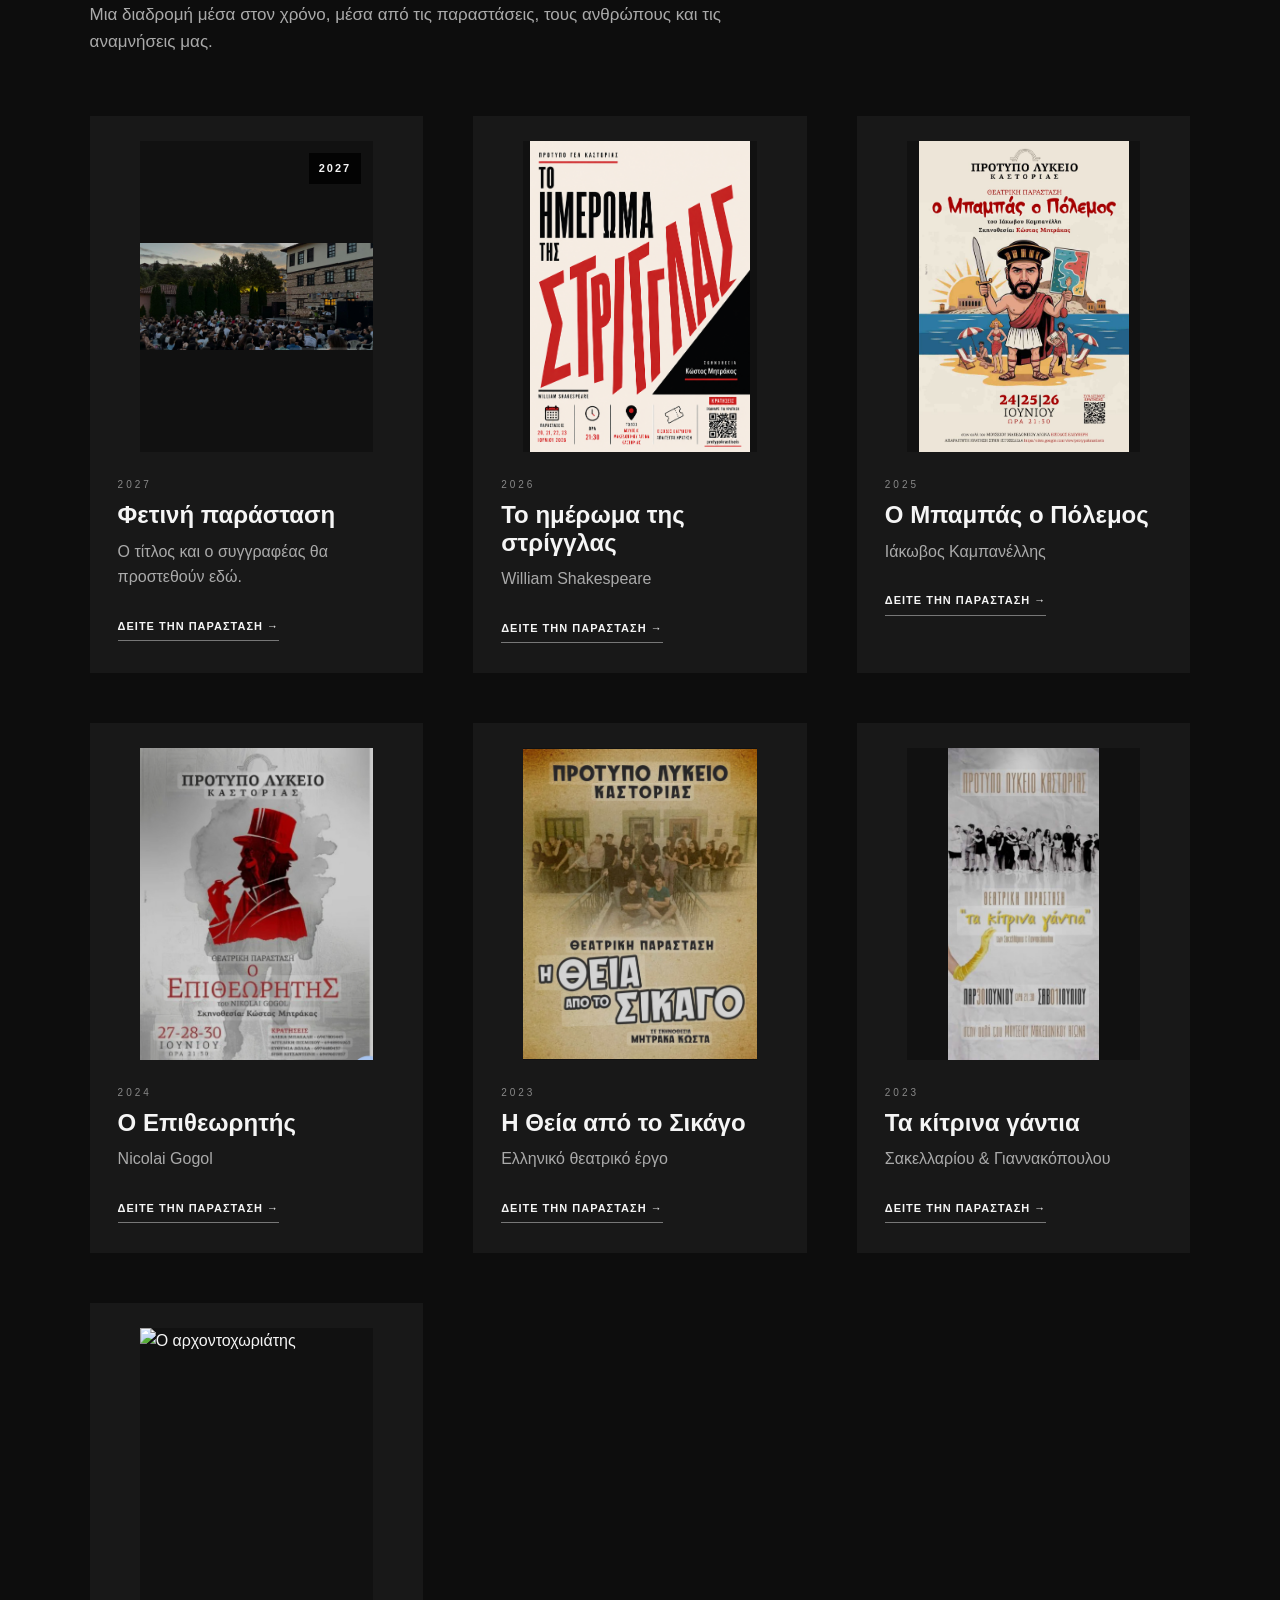
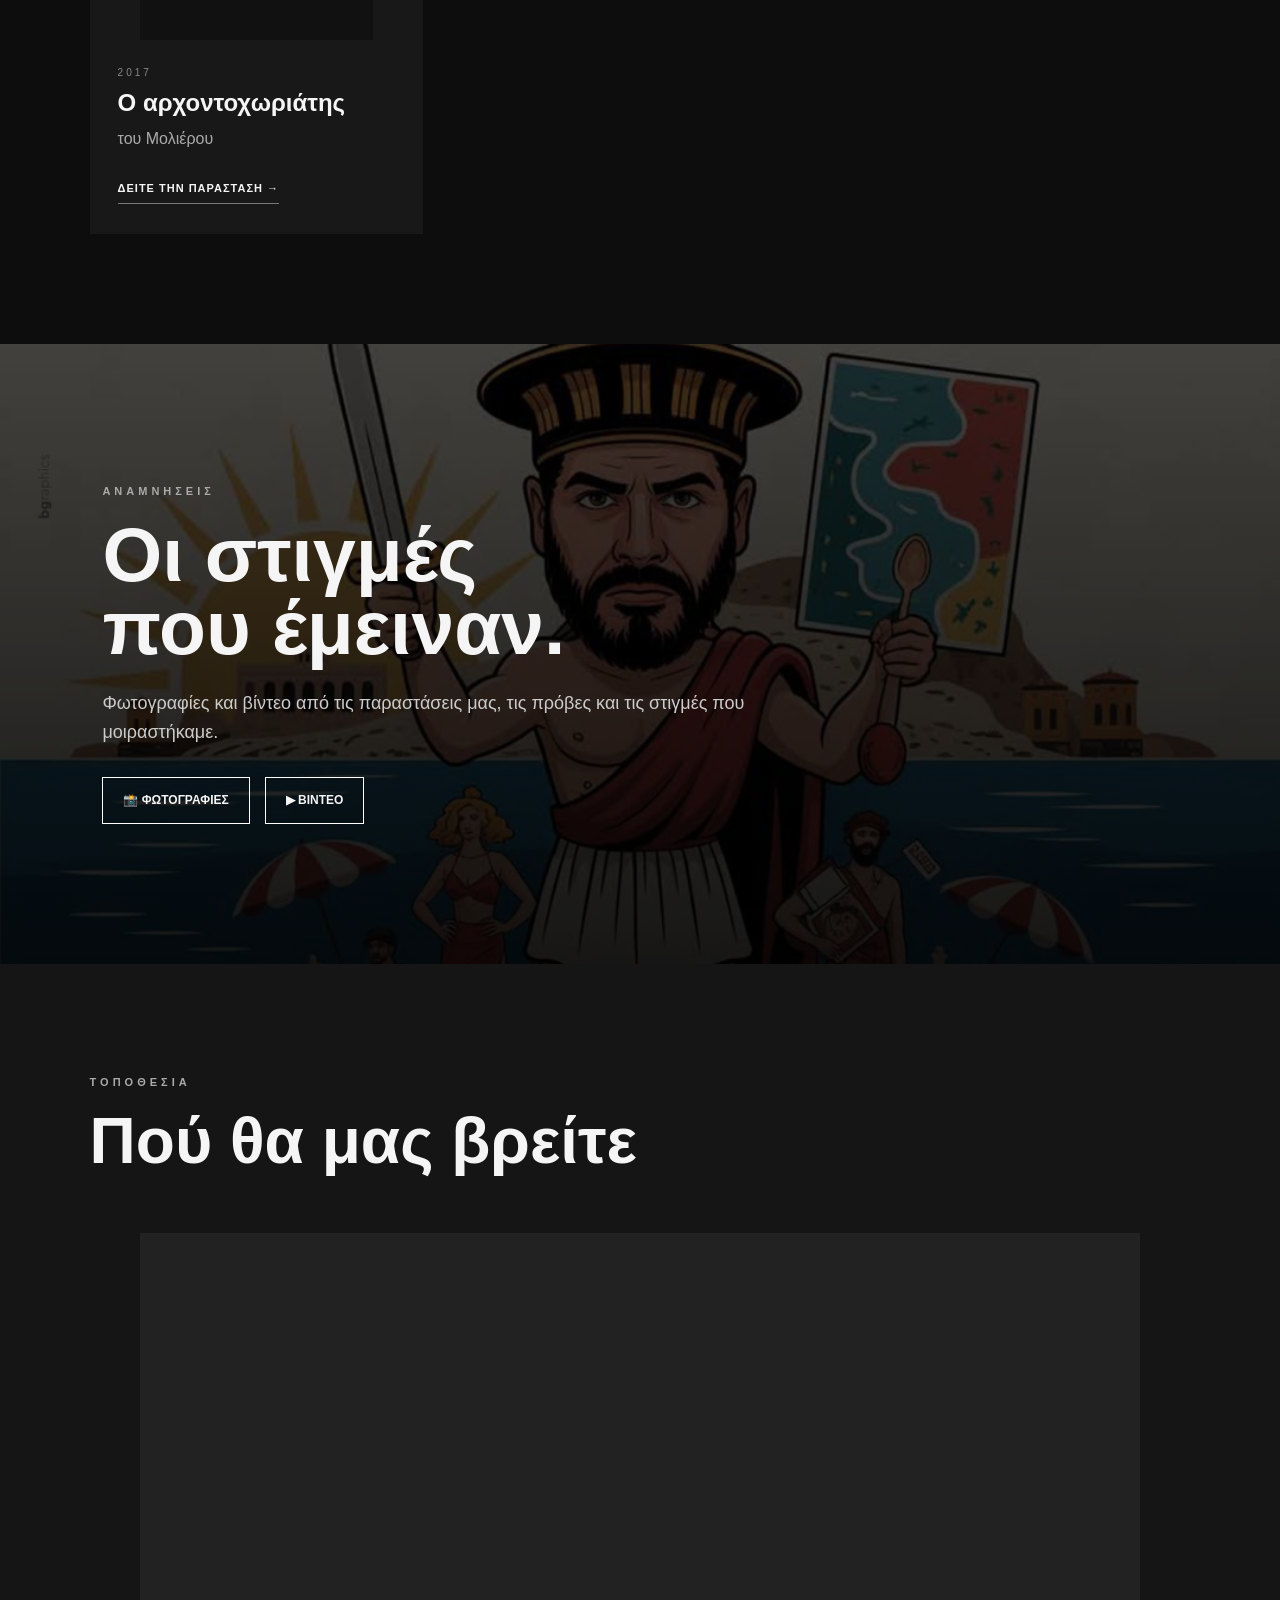
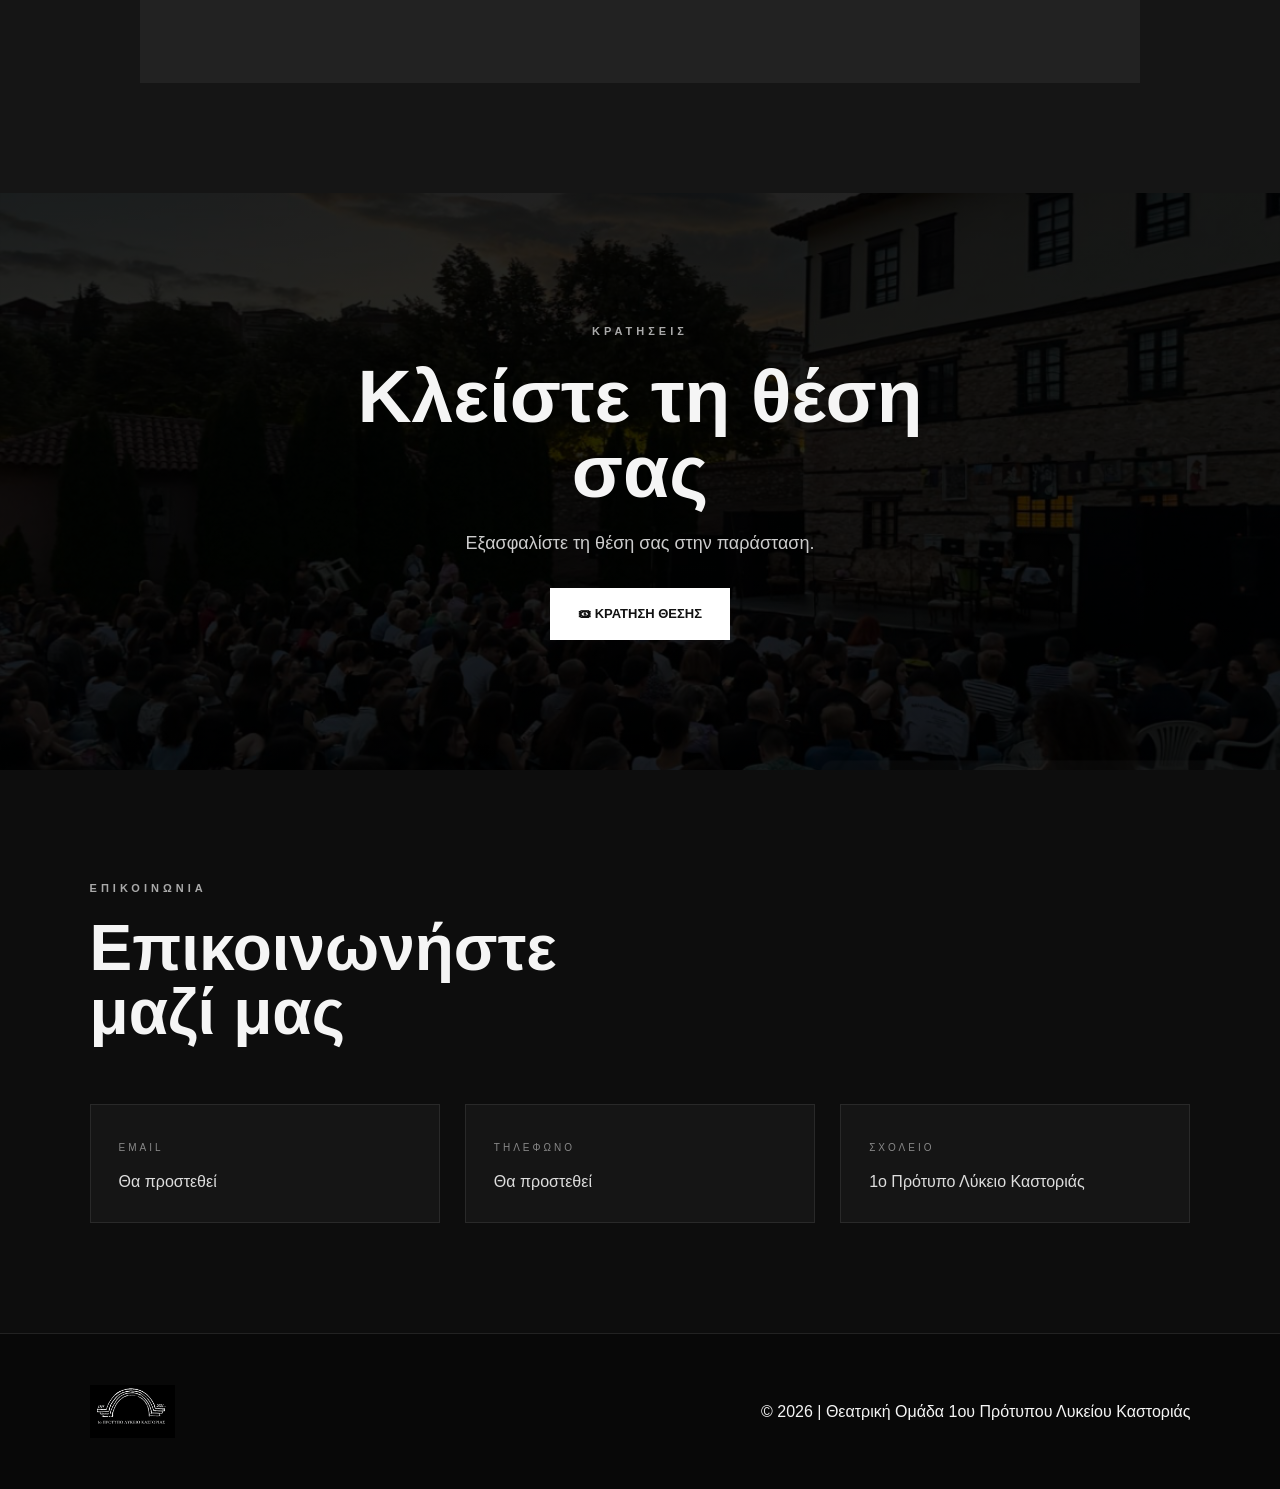
==== commit c83ba05e: "Update index.html" ====
--- a/index.html
+++ b/index.html
@@ -82,13 +82,11 @@
     </p>
 
     <h1>
-      ΦΕΤΙΝΗ<br>
-      ΠΑΡΑΣΤΑΣΗ
+      τίτλος <br>
+      παράστασης
     </h1>
 
-    <p class="hero-title">
-      Ο τίτλος της παράστασης
-    </p>
+    
 
     <p class="hero-author">
       Συγγραφέας
@@ -479,7 +477,7 @@
           </h3>
 
           <p class="performance-author">
-            Μολιέρος
+            του Μολιέρου
           </p>
 
           <a
